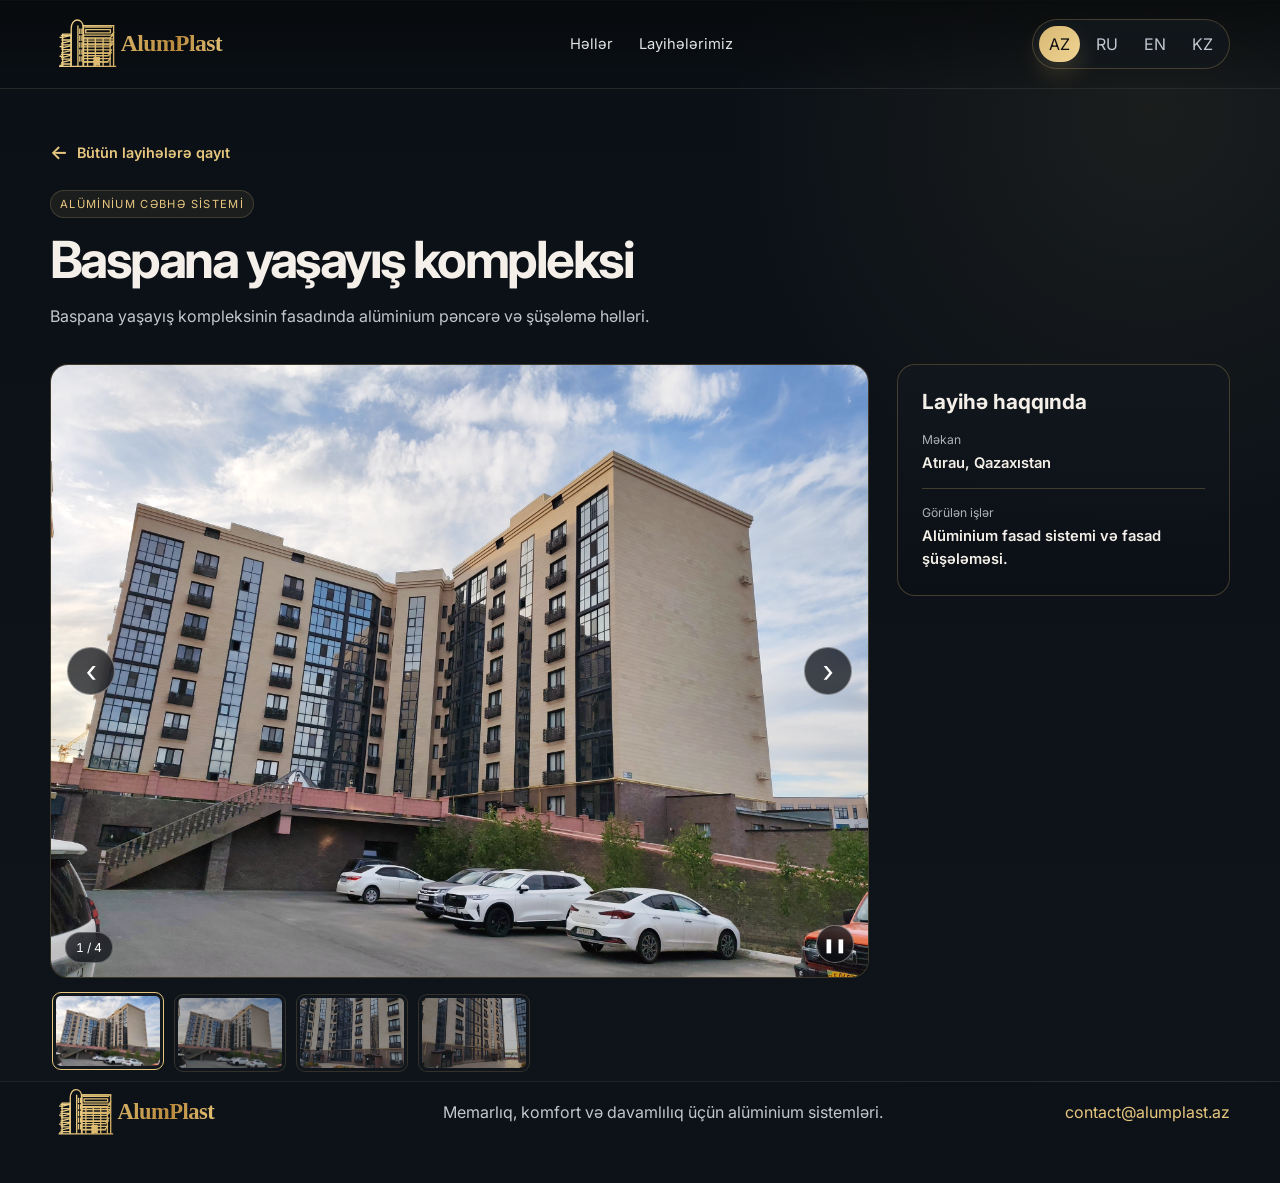
==== project-baspana.html @ 46baf106 "Layihelerimiz" ====
<!DOCTYPE html>
<html lang="az"><head>
    <meta charset="UTF-8" />
    <meta name="viewport" content="width=device-width, initial-scale=1.0" />
    <meta name="description" content="Baspana yaşayış kompleksi: alüminium pəncərə və fasad şüşələmə həlləri. Atırau, Qazaxıstan." />
    <meta property="og:title" content="Alumplast | Baspana yaşayış kompleksi" />
    <meta property="og:description" content="Baspana yaşayış kompleksi: alüminium pəncərə və fasad şüşələmə həlləri. Atırau, Qazaxıstan." />
    <meta property="og:type" content="website" />
    <meta property="og:locale" content="az_AZ" />
    <title>Alumplast | Baspana yaşayış kompleksi</title>
    <link rel="preconnect" href="https://fonts.googleapis.com" />
    <link rel="preconnect" href="https://fonts.gstatic.com" crossorigin />
    <link rel="preload" as="style" href="https://fonts.googleapis.com/css2?family=Inter:wght@400;500;600;700;800;900&display=swap" onload="this.onload=null;this.rel='stylesheet'" />
    <noscript><link href="https://fonts.googleapis.com/css2?family=Inter:wght@400;500;600;700;800;900&display=swap" rel="stylesheet" /></noscript>
    <link rel="stylesheet" href="styles.css?v=4" />
  </head><body data-project-id="9"><div class="site-shell"><header class="topbar container"><a class="brand" href="index.html" aria-label="Alumplast"><img src="assets/logo.svg" alt="Alumplast" /></a><nav class="main-nav" aria-label="&#399;sas menyu" data-i18n-aria-label="nav.label"><a href="index.html#solutions" class="nav-link" data-i18n="nav.solutions">Həllər</a><a href="projects.html" class="nav-link" data-i18n="nav.projects">Layihələrimiz</a></nav><div class="actions"><div class="lang-switcher" aria-label="Language switcher"><button class="lang-btn active" data-lang="az" aria-label="Azerbaijani">AZ</button><button class="lang-btn" data-lang="ru" aria-label="Russian">RU</button><button class="lang-btn" data-lang="en" aria-label="English">EN</button><button class="lang-btn" data-lang="kk" aria-label="Kazakh">KZ</button></div></div></header><main class="section projects-section project-detail-section"><div class="container"><a class="project-back-link" href="projects.html"><span aria-hidden="true">&#8592;</span> <span data-i18n="projects.backAll">Bütün layihələrə qayıt</span></a><div class="project-detail-heading"><p class="project-tag" data-i18n="projects.tagFacade">Alüminium cəbhə sistemi</p><h1 data-i18n="projects.name9">Baspana yaşayış kompleksi</h1><p class="project-detail-summary" data-i18n="projects.detail9">Baspana yaşayış kompleksinin fasadında alüminium pəncərə və şüşələmə həlləri.</p></div><div class="project-detail-layout"><section class="project-gallery" aria-labelledby="project-gallery-title"><h2 id="project-gallery-title" class="visually-hidden" data-i18n="projects.gallery">Layihənin şəkilləri</h2><figure class="project-gallery-item"><img src="assets/projects/baspana-atyrau-1.webp?v=6" data-thumbnail-src="assets/projects/thumbs/baspana-atyrau-1-thumb.webp?v=6" alt="Baspana yaşayış kompleksi" data-i18n-alt="projects.alt9" fetchpriority="high" decoding="async" /></figure>
<figure class="project-gallery-item"><img src="assets/projects/baspana-atyrau-2.webp?v=6" data-thumbnail-src="assets/projects/thumbs/baspana-atyrau-2-thumb.webp?v=6" alt="Baspana yaşayış kompleksi" data-i18n-alt="projects.alt9" loading="lazy" decoding="async" /></figure>
<figure class="project-gallery-item"><img src="assets/projects/baspana-atyrau-3.webp?v=6" data-thumbnail-src="assets/projects/thumbs/baspana-atyrau-3-thumb.webp?v=6" alt="Baspana yaşayış kompleksi" data-i18n-alt="projects.alt9" loading="lazy" decoding="async" /></figure>
<figure class="project-gallery-item"><img src="assets/projects/baspana-atyrau-4.webp?v=6" data-thumbnail-src="assets/projects/thumbs/baspana-atyrau-4-thumb.webp?v=6" alt="Baspana yaşayış kompleksi" data-i18n-alt="projects.alt9" loading="lazy" decoding="async" /></figure></section><aside class="project-facts-panel"><h2 data-i18n="projects.projectFacts">Layihə haqqında</h2><dl class="project-facts"><div><dt data-i18n="projects.location">Məkan</dt><dd data-i18n="projects.locationAtyrau">Atırau, Qazaxıstan</dd></div><div><dt data-i18n="projects.workScope">Görülən işlər</dt><dd data-i18n="projects.scopeFacade">Alüminium fasad sistemi və fasad şüşələməsi.</dd></div></dl></aside></div></div></main><footer class="site-footer container"><a class="footer-brand" href="index.html"><img src="assets/logo.svg" alt="Alumplast" /></a><p data-i18n="footer.text">Memarl&#305;q, komfort v&#601; davaml&#305;l&#305;q &#252;&#231;&#252;n al&#252;minium sisteml&#601;ri.</p><a class="footer-mail" href="mailto:contact@alumplast.az">contact@alumplast.az</a></footer></div><script src="script.js?v=6"></script></body></html>
---- styles.css ----
:root {
  --bg: #070b10;
  --bg-strong: #0b1016;
  --bg-soft: #0f141b;
  --panel: rgba(18, 24, 30, 0.9);
  --surface: rgba(21, 27, 32, 0.88);
  --surface-strong: rgba(28, 35, 42, 0.94);
  --line: rgba(214, 180, 110, 0.26);
  --gold: #d7b773;
  --gold-strong: #e7c77f;
  --gold-soft: rgba(215, 183, 115, 0.14);
  --text: #f4efe8;
  --muted: #c1c7d0;
  --shadow: rgba(0, 0, 0, 0.45);
  --content-width: 1180px;
}

* { box-sizing: border-box; }
html { scroll-behavior: smooth; }
body {
  margin: 0;
  background:
    radial-gradient(circle at top left, rgba(215, 183, 115, 0.08), transparent 28%),
    radial-gradient(circle at right center, rgba(215, 183, 115, 0.08), transparent 25%),
    linear-gradient(180deg, #090d11 0%, #0d1218 100%);
  color: var(--text);
  font-family: "Inter", sans-serif;
}
img { display: block; max-width: 100%; }
a { text-decoration: none; color: inherit; }
button { font: inherit; }
.container {
  width: min(var(--content-width), calc(100% - 32px));
  margin: 0 auto;
}
.site-shell {
  min-height: 100vh;
}

.topbar {
  position: fixed;
  top: 0;
  left: 0;
  z-index: 50;
  display: flex;
  align-items: center;
  justify-content: space-between;
  gap: 22px;
  width: 100%;
  max-width: none;
  min-height: 84px;
  margin: 0;
  padding: 12px max(24px, calc((100% - var(--content-width)) / 2));
  background: linear-gradient(180deg, rgba(7, 9, 10, 0.78), rgba(7, 9, 10, 0.1));
  border-bottom: 1px solid rgba(255, 255, 255, 0.12);
  transition: background 180ms ease, box-shadow 180ms ease, backdrop-filter 180ms ease;
}
.topbar.is-scrolled {
  background: rgba(7, 9, 10, 0.94);
  backdrop-filter: blur(16px);
  box-shadow: 0 8px 24px rgba(0, 0, 0, 0.28);
}

.brand {
  display: inline-flex;
  align-items: center;
  min-width: 0;
}
.brand img {
  width: 220px;
  height: auto;
}

.main-nav {
  display: flex;
  align-items: center;
  justify-content: center;
  flex: 1;
  gap: 26px;
  color: rgba(255, 255, 255, 0.88);
  font-size: 0.92rem;
}
.nav-link {
  position: relative;
  padding: 6px 0;
  transition: color 180ms ease;
}
.nav-link::after {
  content: "";
  position: absolute;
  left: 0;
  bottom: -8px;
  width: 100%;
  height: 2px;
  background: linear-gradient(90deg, transparent, var(--gold), transparent);
  transform: scaleX(0);
  transform-origin: center;
  transition: transform 180ms ease;
}
.nav-link:hover,
.nav-link:focus-visible { color: var(--text); }
.nav-link:hover::after,
.nav-link:focus-visible::after { transform: scaleX(1); }

.actions {
  display: flex;
  align-items: center;
  gap: 16px;
}
.lang-switcher {
  display: inline-flex;
  align-items: center;
  gap: 6px;
  padding: 6px;
  border-radius: 999px;
  border: 1px solid var(--line);
  background: rgba(19, 24, 29, 0.8);
}
.lang-btn {
  cursor: pointer;
  border: 0;
  background: transparent;
  color: var(--muted);
  padding: 8px 10px;
  border-radius: 999px;
  transition: all 180ms ease;
}
.lang-btn.active {
  background: linear-gradient(135deg, var(--gold) 0%, #f1d594 100%);
  color: #111111;
  box-shadow: 0 12px 24px rgba(215, 183, 115, 0.2);
}
.lang-btn:hover,
.lang-btn:focus-visible { color: var(--text); }

.button {
  display: inline-flex;
  align-items: center;
  justify-content: center;
  min-height: 48px;
  padding: 0 20px;
  border-radius: 10px;
  border: 1px solid transparent;
  font-weight: 650;
  transition: transform 180ms ease, box-shadow 180ms ease, border-color 180ms ease, background 180ms ease;
}
.button:hover,
.button:focus-visible {
  transform: translateY(-1px);
}
.button-primary {
  background: linear-gradient(135deg, var(--gold) 0%, #f2d897 100%);
  color: #111111;
  box-shadow: 0 10px 26px rgba(215, 183, 115, 0.18);
}
.button-secondary {
  background: rgba(11, 14, 15, 0.4);
  border-color: rgba(255, 255, 255, 0.45);
  color: var(--text);
}
.button-tertiary {
  background: #25d366;
  border-color: #25d366;
  color: #ffffff;
}
.whatsapp-button {
  gap: 9px;
  box-shadow: 0 8px 22px rgba(37, 211, 102, 0.2);
}
.whatsapp-icon {
  width: 20px;
  height: 20px;
  flex: 0 0 auto;
  fill: currentColor;
}
.button-secondary:hover,
.button-secondary:focus-visible,
.button-tertiary:hover,
.button-tertiary:focus-visible {
  background: rgba(215, 183, 115, 0.16);
  border-color: var(--gold-strong);
}
.button-tertiary:hover,
.button-tertiary:focus-visible {
  background: #1ebe5d;
  border-color: #1ebe5d;
  box-shadow: 0 10px 26px rgba(37, 211, 102, 0.32);
}

.hero {
  position: relative;
  display: flex;
  align-items: center;
  width: 100%;
  max-width: none;
  min-height: min(780px, 100svh);
  margin: 0;
  padding: 150px max(32px, calc((100% - var(--content-width)) / 2)) 210px;
  overflow: hidden;
}
.hero-copy {
  position: relative;
  z-index: 2;
  width: min(760px, 100%);
}
.eyebrow {
  margin: 0 0 16px;
  color: var(--gold);
  text-transform: uppercase;
  letter-spacing: 0.18em;
  font-size: 0.72rem;
  font-weight: 700;
}
.hero-copy h1 {
  margin: 0;
  max-width: 800px;
  font-size: clamp(3rem, 5.4vw, 5.15rem);
  line-height: 1.02;
  letter-spacing: -0.055em;
  font-weight: 800;
}
.lead {
  margin: 18px 0 0;
  max-width: 600px;
  color: rgba(255, 255, 255, 0.88);
  font-size: 1.05rem;
  line-height: 1.65;
}
.hero-actions {
  display: flex;
  flex-wrap: wrap;
  gap: 12px;
  margin-top: 30px;
}
.hero-proof-line {
  display: flex;
  flex-wrap: wrap;
  gap: 10px 20px;
  margin-top: 32px;
  color: rgba(255,255,255,0.9);
  font-size: 0.88rem;
}
.hero-meta {
  display: none;
}
.hero-meta li {
  padding: 18px 18px 14px;
  min-height: 98px;
  border: 1px solid var(--line);
  border-radius: 18px;
  background: linear-gradient(180deg, rgba(20, 25, 31, 0.82), rgba(12, 17, 22, 0.84));
  box-shadow: inset 0 1px 0 rgba(255,255,255,0.04);
}
.hero-meta strong {
  display: block;
  font-size: 1.6rem;
  line-height: 1.15;
}
.hero-meta span {
  display: block;
  margin-top: 8px;
  color: var(--muted);
  font-size: 0.8rem;
}

.hero-visual {
  position: absolute;
  z-index: 0;
  inset: 0;
  min-height: 0;
}
.hero-badge {
  position: absolute;
  right: max(7%, calc((100% - var(--content-width)) / 2));
  top: 17%;
  z-index: 3;
  display: grid;
  place-content: center;
  width: 132px;
  height: 132px;
  padding: 16px;
  border: 1px solid rgba(231, 199, 127, 0.85);
  border-radius: 50%;
  background: rgba(13, 17, 19, 0.72);
  color: #f1d38e;
  font-weight: 600;
  letter-spacing: 0.08em;
  font-size: 0.68rem;
  line-height: 1.5;
  text-align: center;
  text-transform: uppercase;
}
.visual-frame {
  position: relative;
  width: 100%;
  height: 100%;
  border: 0;
  border-radius: 0;
  background:
    linear-gradient(90deg, rgba(5, 8, 9, 0.82) 0%, rgba(5, 8, 9, 0.62) 38%, rgba(5, 8, 9, 0.26) 100%),
    linear-gradient(0deg, rgba(5, 8, 9, 0.58) 0%, transparent 42%),
    url("assets/hero-glazing.webp?v=5") center 54% / cover;
  overflow: hidden;
  box-shadow: none;
}
.visual-window,
.visual-rail,
.visual-glow { display: none; }
.visual-window {
  position: absolute;
  bottom: 25%;
  width: 19%;
  height: 32%;
  border: 2px solid rgba(215, 183, 115, 0.8);
  background: linear-gradient(180deg, rgba(38, 45, 52, 0.82), rgba(13, 17, 22, 0.94));
  box-shadow: inset 0 0 0 1px rgba(215, 183, 115, 0.18);
}
.window-1 { left: 12%; }
.window-2 { left: 34%; }
.window-3 { left: 56%; }
.window-4 { left: 78%; }
.visual-window::before,
.visual-window::after {
  content: "";
  position: absolute;
  inset: 0;
  background: linear-gradient(90deg, transparent 48%, rgba(215, 183, 115, 0.88) 48%, rgba(215, 183, 115, 0.88) 52%, transparent 52%);
}
.visual-window::after {
  background: linear-gradient(180deg, transparent 48%, rgba(215, 183, 115, 0.88) 48%, rgba(215, 183, 115, 0.88) 52%, transparent 52%);
}
.visual-rail {
  position: absolute;
  width: 7%;
  height: 54%;
  bottom: 10%;
  border: 2px solid rgba(215, 183, 115, 0.7);
  background: rgba(29, 35, 41, 0.6);
}
.rail-left { left: 8%; }
.rail-right { right: 8%; }
.visual-glow {
  position: absolute;
  inset: auto 0 0 0;
  height: 36%;
  background: linear-gradient(180deg, rgba(7, 11, 16, 0), rgba(215, 183, 115, 0.12), rgba(7, 11, 16, 0.7));
}

.floating-card {
  position: absolute;
  display: flex;
  flex-direction: column;
  gap: 6px;
  padding: 16px 18px;
  border: 1px solid var(--line);
  border-radius: 18px;
  background: rgba(17, 22, 27, 0.82);
  box-shadow: 0 18px 36px rgba(0, 0, 0, 0.24);
}
.floating-card { display: none; }
.card-one {
  left: 0;
  bottom: 20%;
}
.card-two {
  right: 2%;
  top: 16%;
}
.card-label {
  font-size: 0.7rem;
  letter-spacing: 0.12em;
  text-transform: uppercase;
  color: var(--muted);
}
.floating-card strong {
  font-size: 1.08rem;
}

.stats {
  position: relative;
  z-index: 4;
  display: grid;
  grid-template-columns: repeat(3, minmax(180px, 1fr));
  gap: 30px;
  margin-top: -150px;
  margin-bottom: 0;
  padding-top: 26px;
  padding-bottom: 24px;
  border-top: 1px solid rgba(231, 199, 127, 0.48);
}
.stat-block {
  padding: 8px 0;
  background: transparent;
  border: 0;
  border-radius: 0;
}
.stat-kicker {
  display: block;
  margin-bottom: 9px;
  color: #f0d38b;
  font-size: 0.72rem;
  letter-spacing: 0.12em;
  text-transform: uppercase;
}
.stat-block strong {
  display: block;
  font-size: clamp(1.25rem, 2vw, 1.65rem);
}
.stat-block p {
  margin: 9px 0 0;
  color: var(--muted);
  line-height: 1.55;
  font-size: 0.91rem;
}

.brand-strip {
  padding: 35px 0 44px;
  border-bottom: 1px solid rgba(215, 183, 115, 0.18);
}
.brand-strip-label {
  margin: 0 0 24px;
  color: var(--muted);
  text-align: center;
  text-transform: uppercase;
  letter-spacing: 0.18em;
  font-size: 0.7rem;
  font-weight: 700;
}
.brand-strip-list {
  overflow: hidden;
}
.brand-strip-track {
  display: flex;
  width: max-content;
  animation: brand-marquee 42s linear infinite;
  will-change: transform;
}
.brand-strip-group {
  display: flex;
  flex: 0 0 auto;
  align-items: center;
  gap: clamp(28px, 4vw, 56px);
  padding-right: clamp(28px, 4vw, 56px);
}
.brand-strip-list:hover .brand-strip-track,
.brand-strip-list:focus-within .brand-strip-track {
  animation-play-state: paused;
}
.brand-wordmark {
  flex: 0 0 auto;
  color: rgba(225, 220, 207, 0.66);
  font-weight: 800;
  letter-spacing: -0.04em;
  filter: grayscale(1);
}
.brand-logo {
  display: flex;
  flex: 0 0 auto;
  align-items: center;
  justify-content: center;
  width: 126px;
  height: 48px;
  padding: 6px 10px;
  border: 1px solid rgba(255, 255, 255, 0.12);
  border-radius: 4px;
  background: rgba(255, 255, 255, 0.94);
}
.brand-logo img {
  display: block;
  max-width: 100%;
  max-height: 100%;
  object-fit: contain;
}
@keyframes brand-marquee {
  to { transform: translateX(-50%); }
}
.brand-profilati { font-size: 0.86rem; letter-spacing: 0.1em; }
}

.section {
  padding: 86px 0;
}
.section-alt {
  background: #fff;
  color: #252a28;
  border-top: 1px solid #eceeec;
  border-bottom: 1px solid #eceeec;
}
.section-alt .eyebrow {
  color: #4c8066;
}
.section-alt .text-link {
  color: #426f56;
}
.section-alt .feature-card {
  border-color: #e4e8e5;
  background: #fff;
}
.section-alt .feature-card h3 {
  color: #252a28;
}
.section-alt .feature-card p {
  color: #68716c;
}
.section-heading {
  margin-bottom: 30px;
}
.section-heading h2 {
  margin: 0;
  font-size: clamp(2.1rem, 3.6vw, 3.2rem);
  line-height: 1.08;
  letter-spacing: -0.05em;
}
.heading-inline {
  display: flex;
  align-items: end;
  justify-content: space-between;
  gap: 20px;
}
.text-link {
  color: var(--gold-strong);
  font-weight: 600;
}

.about-grid {
  display: grid;
  grid-template-columns: 1.12fr 0.88fr;
  gap: 28px;
}
.about-copy {
  display: grid;
  gap: 18px;
}
.about-copy p,
.about-panel p,
.timeline-item p,
.feature-card p,
.project-body p {
  color: var(--muted);
  line-height: 1.8;
}
.about-panel {
  display: grid;
  gap: 18px;
  padding: 22px;
  border-radius: 24px;
  border: 1px solid var(--line);
  background: linear-gradient(180deg, rgba(18, 23, 29, 0.9), rgba(12, 17, 22, 0.9));
}
.panel-item {
  display: grid;
  grid-template-columns: 62px 1fr;
  gap: 16px;
}
.panel-number {
  display: inline-flex;
  align-items: center;
  justify-content: center;
  width: 52px;
  height: 52px;
  border-radius: 14px;
  background: rgba(215, 183, 115, 0.12);
  color: var(--gold-strong);
  font-weight: 700;
}
.panel-item h3,
.timeline-item h3,
.feature-card h3,
.project-body h3 {
  margin: 0 0 8px;
  font-size: 1.22rem;
}

.card-grid {
  display: grid;
  grid-template-columns: repeat(3, minmax(220px, 1fr));
  gap: 22px;
}
.feature-card {
  overflow: hidden;
  border: 1px solid var(--line);
  border-radius: 18px;
  background: linear-gradient(180deg, rgba(18, 24, 30, 0.9), rgba(12, 17, 22, 0.9));
  transition: transform 180ms ease, border-color 180ms ease, box-shadow 180ms ease;
}
.feature-card:hover {
  transform: translateY(-4px);
  border-color: rgba(215, 183, 115, 0.45);
  box-shadow: 0 18px 30px rgba(0, 0, 0, 0.2);
}
.catalog-visual {
  position: relative;
  aspect-ratio: 1.72;
  overflow: hidden;
}
.catalog-visual img {
  width: 100%;
  height: 100%;
  object-fit: cover;
  transition: transform 500ms ease;
}
.catalog-visual::after {
  content: "";
  position: absolute;
  inset: 45% 0 0;
  pointer-events: none;
  background: linear-gradient(180deg, transparent, rgba(7, 11, 16, 0.26));
}
.feature-card:hover .catalog-visual img {
  transform: scale(1.055);
}
.feature-card-body {
  padding: 20px 22px 23px;
}
.feature-card-body h3 {
  margin: 0 0 8px;
  font-size: 1.14rem;
  line-height: 1.3;
}
.feature-card-body p {
  margin: 0;
  color: var(--muted);
  line-height: 1.65;
  font-size: 0.92rem;
}


.timeline {
  display: grid;
  grid-template-columns: repeat(3, minmax(220px, 1fr));
  gap: 22px;
}
.timeline-item {
  display: flex;
  gap: 16px;
  padding: 22px 20px;
  border-radius: 22px;
  border: 1px solid var(--line);
  background: linear-gradient(180deg, rgba(18, 23, 28, 0.82), rgba(12, 17, 22, 0.82));
}
.timeline-step {
  display: inline-flex;
  align-items: center;
  justify-content: center;
  width: 52px;
  height: 52px;
  border-radius: 50%;
  background: linear-gradient(135deg, rgba(215, 183, 115, 0.18), rgba(215, 183, 115, 0.04));
  color: var(--gold-strong);
  font-weight: 700;
}

.projects-section {
  color: var(--text);
  background:
    radial-gradient(circle at 90% 10%, rgba(215, 183, 115, 0.08), transparent 28%),
    linear-gradient(180deg, #0b1016 0%, #0e141a 100%);
  border-top: 1px solid rgba(255, 255, 255, 0.08);
  border-bottom: 1px solid rgba(255, 255, 255, 0.08);
  scroll-margin-top: 96px;
}
.projects-heading {
  max-width: 820px;
  margin-bottom: 34px;
}
.projects-heading h2 {
  max-width: 760px;
}
.projects-intro {
  max-width: 720px;
  margin: 16px 0 0;
  color: var(--muted);
  line-height: 1.75;
}
.project-grid {
  display: grid;
  grid-template-columns: repeat(3, minmax(0, 1fr));
  gap: 22px;
}
.project-card {
  display: flex;
  min-width: 0;
  flex-direction: column;
  overflow: hidden;
  border-radius: 18px;
  border: 1px solid var(--line);
  background: linear-gradient(180deg, rgba(18, 23, 29, 0.9), rgba(12, 17, 22, 0.9));
  transition: transform 180ms ease, border-color 180ms ease, box-shadow 180ms ease;
}
.project-card-link {
  display: flex;
  min-width: 0;
  flex: 1;
  flex-direction: column;
  color: inherit;
}
.project-card-link:focus-visible,
.project-back-link:focus-visible {
  outline: 2px solid var(--gold-strong);
  outline-offset: 4px;
}
.project-card:hover {
  transform: translateY(-4px);
  border-color: rgba(215, 183, 115, 0.48);
  box-shadow: 0 18px 34px rgba(0, 0, 0, 0.24);
}
.project-visual {
  position: relative;
  aspect-ratio: 1.5;
  border-bottom: 1px solid var(--line);
  overflow: hidden;
  background: #161b20;
}
.project-visual img {
  width: 100%;
  height: 100%;
  object-fit: cover;
  transition: transform 500ms ease;
}
.project-card:hover .project-visual img { transform: scale(1.045); }
.project-body {
  display: flex;
  flex: 1;
  flex-direction: column;
  padding: 20px 22px 22px;
}
.project-tag {
  display: inline-flex;
  align-self: flex-start;
  margin: 0 0 10px;
  padding: 6px 9px;
  border: 1px solid rgba(215, 183, 115, 0.2);
  border-radius: 999px;
  background: rgba(215, 183, 115, 0.08);
  color: var(--gold-strong);
  font-size: 0.7rem;
  letter-spacing: 0.12em;
  text-transform: uppercase;
}
.project-body h3 {
  margin: 0 0 15px;
  color: var(--text);
  font-size: 1.12rem;
  line-height: 1.35;
}
.project-meta {
  display: grid;
  gap: 10px;
  margin: auto 0 0;
  padding: 15px 0 0;
  border-top: 1px solid var(--line);
}
.project-meta div {
  display: grid;
  grid-template-columns: 110px minmax(0, 1fr);
  align-items: baseline;
  gap: 10px;
}
.project-meta dt {
  color: #aab1b9;
  font-size: 0.72rem;
  line-height: 1.4;
}
.project-meta dd {
  margin: 0;
  color: var(--text);
  font-size: 0.84rem;
  font-weight: 600;
  line-height: 1.4;
}
.project-more-wrap {
  display: flex;
  justify-content: center;
  margin-top: 34px;
}
.project-more {
  min-width: 190px;
  justify-content: center;
}
.projects-page {
  min-height: calc(100vh - 160px);
  padding-top: 150px;
}
.projects-page-heading h1,
.project-detail-heading h1 {
  max-width: 820px;
  margin: 0;
  color: var(--text);
  font-size: clamp(2.2rem, 4vw, 3.4rem);
  line-height: 1.08;
  letter-spacing: -0.05em;
}
.project-detail-section {
  min-height: calc(100vh - 160px);
  padding-top: 142px;
}
.project-back-link {
  display: inline-flex;
  align-items: center;
  gap: 9px;
  margin-bottom: 28px;
  color: var(--gold-strong);
  font-size: 0.9rem;
  font-weight: 600;
}
.project-back-link span:first-child {
  font-size: 1.2rem;
  line-height: 1;
}
.project-detail-heading {
  max-width: 840px;
  margin-bottom: 34px;
}
.project-detail-heading .project-tag {
  margin-bottom: 14px;
}
.project-detail-summary {
  max-width: 700px;
  margin: 14px 0 0;
  color: var(--muted);
  font-size: 1rem;
  line-height: 1.75;
}
.project-detail-layout {
  display: grid;
  grid-template-columns: minmax(0, 1.6fr) minmax(250px, 0.65fr);
  align-items: start;
  gap: 28px;
}
.project-gallery {
  display: block;
  min-width: 0;
}
.project-carousel {
  min-width: 0;
}
.project-carousel [hidden] {
  display: none;
}
.project-carousel-stage {
  position: relative;
  display: flex;
  min-height: clamp(250px, 40vw, 570px);
  align-items: center;
  justify-content: center;
  overflow: hidden;
  border: 1px solid var(--line);
  border-radius: 18px;
  background: #090d12;
}
.project-carousel-main {
  display: block;
  width: 100%;
  max-height: min(72vh, 680px);
  object-fit: contain;
}
.project-carousel-arrow,
.project-carousel-toggle {
  position: absolute;
  z-index: 2;
  display: grid;
  place-items: center;
  padding: 0;
  border: 1px solid rgba(255, 255, 255, 0.38);
  border-radius: 50%;
  background: rgba(7, 11, 16, 0.72);
  color: #fff;
  cursor: pointer;
  backdrop-filter: blur(8px);
  transition: background 160ms ease, border-color 160ms ease, transform 160ms ease;
}
.project-carousel-arrow {
  top: 50%;
  width: 48px;
  height: 48px;
  font-size: 2rem;
  line-height: 1;
  transform: translateY(-50%);
}
.project-carousel-previous { left: 16px; }
.project-carousel-next { right: 16px; }
.project-carousel-arrow:hover,
.project-carousel-toggle:hover {
  border-color: var(--gold-strong);
  background: rgba(7, 11, 16, 0.94);
}
.project-carousel-arrow:focus-visible,
.project-carousel-toggle:focus-visible,
.project-carousel-thumbnail:focus-visible {
  outline: 2px solid var(--gold-strong);
  outline-offset: 3px;
}
.project-carousel-counter {
  position: absolute;
  bottom: 14px;
  left: 14px;
  z-index: 2;
  padding: 7px 10px;
  border: 1px solid rgba(255, 255, 255, 0.28);
  border-radius: 999px;
  background: rgba(7, 11, 16, 0.72);
  color: #fff;
  font-size: 0.76rem;
  font-variant-numeric: tabular-nums;
  backdrop-filter: blur(8px);
}
.project-carousel-toggle {
  right: 14px;
  bottom: 14px;
  width: 38px;
  height: 38px;
  font-size: 0.88rem;
}
.project-carousel-thumbnails {
  display: flex;
  gap: 10px;
  margin-top: 14px;
  padding: 2px 2px 9px;
  overflow-x: auto;
  overscroll-behavior-x: contain;
  scrollbar-width: thin;
  scrollbar-color: rgba(215, 183, 115, 0.65) rgba(255, 255, 255, 0.08);
  scroll-snap-type: x mandatory;
}
.project-carousel-thumbnail {
  flex: 0 0 clamp(82px, 11vw, 112px);
  aspect-ratio: 1.45;
  padding: 3px;
  overflow: hidden;
  border: 1px solid var(--line);
  border-radius: 9px;
  background: #11171d;
  opacity: 0.68;
  cursor: pointer;
  scroll-snap-align: start;
  transition: border-color 160ms ease, opacity 160ms ease, transform 160ms ease;
}
.project-carousel-thumbnail img {
  display: block;
  width: 100%;
  height: 100%;
  border-radius: 5px;
  object-fit: cover;
}
.project-carousel-thumbnail:hover,
.project-carousel-thumbnail.is-active {
  border-color: var(--gold-strong);
  opacity: 1;
}
.project-carousel-thumbnail.is-active {
  transform: translateY(-2px);
}
.project-gallery-item {
  min-width: 0;
  margin: 0;
  overflow: hidden;
  border: 1px solid var(--line);
  border-radius: 14px;
  background: #11171d;
}
.project-gallery-item:first-of-type {
  grid-column: 1 / -1;
}
.project-gallery-item img {
  display: block;
  width: 100%;
  height: auto;
}
.project-facts-panel {
  position: sticky;
  top: 116px;
  padding: 24px;
  border: 1px solid var(--line);
  border-radius: 18px;
  background: linear-gradient(180deg, rgba(18, 23, 29, 0.95), rgba(12, 17, 22, 0.95));
}
.project-facts-panel h2 {
  margin: 0 0 18px;
  color: var(--text);
  font-size: 1.3rem;
}
.project-facts {
  display: grid;
  gap: 16px;
  margin: 0;
}
.project-facts div {
  display: grid;
  gap: 5px;
  padding-bottom: 14px;
  border-bottom: 1px solid var(--line);
}
.project-facts div:last-child {
  padding-bottom: 0;
  border-bottom: 0;
}
.project-facts dt {
  color: #aab1b9;
  font-size: 0.76rem;
}
.project-facts dd {
  margin: 0;
  color: var(--text);
  font-size: 0.92rem;
  font-weight: 600;
  line-height: 1.55;
}
.visually-hidden {
  position: absolute;
  width: 1px;
  height: 1px;
  padding: 0;
  margin: -1px;
  overflow: hidden;
  clip: rect(0, 0, 0, 0);
  white-space: nowrap;
  border: 0;
}

.cta-section {
  padding-bottom: 110px;
}
.cta-panel {
  display: flex;
  align-items: center;
  justify-content: space-between;
  gap: 18px;
  padding: 28px 32px;
  border: 1px solid var(--line);
  border-radius: 28px;
  background: linear-gradient(135deg, rgba(18, 23, 29, 0.9), rgba(12, 17, 22, 0.92));
}
.cta-panel h2 {
  margin: 0;
  font-size: clamp(2rem, 3vw, 2.8rem);
  letter-spacing: -0.05em;
}

.site-footer {
  display: flex;
  align-items: center;
  justify-content: space-between;
  gap: 18px;
  padding: 0 0 40px;
  color: var(--muted);
}
.footer-brand img {
  width: 210px;
}
.footer-mail {
  color: var(--gold-strong);
}

.finish-section {
  background: #fff;
  color: #252a28;
  border-top: 1px solid #eceeec;
  scroll-margin-top: 96px;
}
.finish-section .eyebrow {
  color: #4c8066;
}
.finish-section .section-heading {
  margin-bottom: 38px;
}
.finish-section .section-heading h2 {
  max-width: 760px;
  color: #252a28;
}
.finish-step-tabs {
  display: flex;
  align-items: center;
  gap: 20px;
  margin: 0 0 26px;
  padding: 0 0 14px;
  border-bottom: 1px solid #eceeec;
}
.finish-step-list {
  display: flex;
  flex: 1;
  align-items: center;
  justify-content: space-around;
  gap: clamp(14px, 3vw, 48px);
}
.finish-step-tab {
  min-height: 42px;
  padding: 0 18px;
  border: 1px solid transparent;
  background: transparent;
  color: #555b57;
  font: inherit;
  white-space: nowrap;
  cursor: pointer;
  transition: color 160ms ease, border-color 160ms ease, background 160ms ease;
}
.finish-step-tab:hover {
  color: #4c8066;
}
.finish-step-tab.is-active {
  border-color: var(--gold);
  background: linear-gradient(135deg, var(--gold) 0%, #f1d594 100%);
  color: #171717;
}
.finish-step-arrow {
  display: grid;
  flex: 0 0 42px;
  width: 42px;
  height: 42px;
  place-items: center;
  border: 1px solid #dfe2df;
  background: #fff;
  color: #717874;
  font-size: 1.5rem;
  line-height: 1;
  cursor: pointer;
}
.finish-step-arrow:hover {
  border-color: #4c8066;
  color: #4c8066;
}
.finish-configurator {
  --finish-accent: #4b8065;
  display: grid;
  grid-template-columns: minmax(270px, 0.82fr) minmax(0, 1.18fr);
  grid-template-areas: "controls preview";
  column-gap: clamp(28px, 4vw, 52px);
  align-items: start;
}
.finish-controls {
  grid-area: controls;
  min-width: 0;
}
.finish-color-panel[hidden] {
  display: none;
}
.finish-material-color-set[hidden] {
  display: none;
}
.finish-material-options {
  display: flex;
  flex-wrap: wrap;
  gap: 10px;
  margin: 0 0 16px;
}
.finish-material-option {
  min-height: 38px;
  padding: 0 17px;
  border: 1px solid #dfe2df;
  background: #fff;
  color: #606762;
  font: inherit;
  cursor: pointer;
  transition: color 160ms ease, border-color 160ms ease, background 160ms ease;
}
.finish-material-option:hover {
  border-color: var(--gold);
}
.finish-material-option.is-active {
  border-color: var(--gold);
  background: linear-gradient(135deg, var(--gold) 0%, #f1d594 100%);
  color: #171717;
}
.finish-material-option.is-active:hover {
  border-color: var(--gold);
}
.finish-color-description {
  margin: 0 0 18px;
  color: #6c736f;
  line-height: 1.6;
}
.finish-color-options {
  display: grid;
  grid-template-columns: repeat(5, minmax(0, 1fr));
  gap: 4px;
}
.finish-color-option {
  position: relative;
  display: flex;
  flex-direction: column;
  align-items: center;
  min-width: 0;
  min-height: 104px;
  padding: 0 4px 6px;
  border: 0;
  background: transparent;
  color: rgba(65, 65, 65, 0.58);
  text-align: center;
  cursor: pointer;
  transition: color 160ms ease;
}
.finish-color-option:hover,
.finish-color-option.is-active {
  color: #252a28;
}
.finish-color-media {
  position: relative;
  display: flex;
  width: 100%;
  height: 62px;
  align-items: flex-start;
  justify-content: center;
  padding-bottom: 20px;
  border-bottom: 2px solid #f5f5f5;
}
.finish-color-media::after {
  position: absolute;
  right: 0;
  bottom: -3px;
  left: 0;
  width: 70px;
  height: 3px;
  margin: auto;
  background: #4caa3b;
  content: "";
  opacity: 0;
  transition: opacity 160ms ease;
}
.finish-color-option.is-active .finish-color-media::after {
  opacity: 1;
}
.finish-color-swatch {
  display: block;
  width: 40px;
  height: 40px;
  border: 1px solid rgba(0, 0, 0, 0.12);
  background: var(--profile-color);
}
.finish-color-option[data-profile-color="black"] .finish-color-swatch {
  --profile-color: #252525;
}
.finish-color-option[data-profile-color="grey"] .finish-color-swatch {
  --profile-color: #a5a6a4;
}
.finish-color-option[data-profile-color="brown"] .finish-color-swatch {
  --profile-color: #624538;
}
.finish-color-option[data-profile-color="anthracite"] .finish-color-swatch {
  --profile-color: #454b4b;
}
.finish-color-option[data-profile-color="white"] .finish-color-swatch {
  --profile-color: #f4f3ee;
}
.finish-color-option[data-profile-color="mahogany"] .finish-color-swatch {
  --profile-color: #55291f;
}
.finish-color-option[data-profile-color="whiteOak"] .finish-color-swatch {
  --profile-color: #c7beaa;
}
.finish-color-option[data-profile-color="walnut"] .finish-color-swatch {
  --profile-color: #563a29;
}
.finish-color-option[data-profile-color="goldenOak"] .finish-color-swatch {
  --profile-color: #b77b2d;
}
.finish-color-name {
  margin-top: 16px;
  font-size: 0.82rem;
  font-weight: 500;
  line-height: 1.35;
}
.finish-color-facts {
  margin-top: 22px;
  color: #414141;
}
.finish-color-fact {
  display: flex;
  min-height: 78px;
  flex-direction: column;
  justify-content: center;
  margin-bottom: 8px;
}
.finish-color-fact strong {
  font-size: clamp(2rem, 3vw, 2.6rem);
  font-weight: 500;
  line-height: 1.1;
}
.finish-color-fact span,
.finish-color-facts > p {
  font-size: 0.88rem;
  line-height: 1.5;
}
.finish-color-facts > p {
  max-width: 480px;
}
.finish-coating-preview {
  position: relative;
  display: grid;
  grid-area: auto;
  width: min(100%, 620px);
  height: auto;
  min-height: 0;
  aspect-ratio: 1232 / 768;
  place-items: center;
  justify-self: center;
  overflow: hidden;
}
.finish-coating-preview[hidden] {
  display: none;
}
.finish-coating-preview img {
  position: absolute;
  inset: 0;
  display: block;
  width: 100%;
  height: 100%;
  object-fit: cover;
}
.finish-swatch-options {
  grid-template-columns: repeat(4, minmax(0, 1fr));
  row-gap: 18px;
}
.finish-swatch-option {
  display: flex;
  min-width: 0;
  flex-direction: column;
  align-items: center;
  gap: 10px;
  padding: 0 6px 8px;
  border: 0;
  border-bottom: 2px solid transparent;
  background: transparent;
  color: #737a75;
  font: inherit;
  font-size: 0.8rem;
  line-height: 1.35;
  text-align: center;
  cursor: pointer;
}
.finish-swatch-option::before {
  width: 40px;
  height: 40px;
  border: 1px solid rgba(0, 0, 0, 0.12);
  background: var(--sample-color);
  content: "";
}
.finish-swatch-option.is-active {
  border-bottom-color: #4caa3b;
  color: #252a28;
}
.finish-decor-options .finish-swatch-option::before {
  background:
    repeating-linear-gradient(7deg, transparent 0 5px, rgba(60, 35, 15, 0.22) 6px, transparent 8px),
    var(--sample-color);
}
.finish-panel h3 {
  margin: 0 0 20px;
  color: #252a28;
  font-size: clamp(1.3rem, 1.9vw, 1.55rem);
  font-weight: 500;
  letter-spacing: -0.03em;
}
.finish-product-tabs {
  display: flex;
  flex-wrap: wrap;
  gap: 10px;
  margin: 0 0 14px;
}
.finish-product-tab {
  min-height: 38px;
  padding: 0 17px;
  border: 1px solid #dfe2df;
  background: #fff;
  color: #606762;
  cursor: pointer;
  transition: color 160ms ease, border-color 160ms ease, background 160ms ease;
}
.finish-product-tab.is-active {
  border-color: var(--gold);
  background: linear-gradient(135deg, var(--gold) 0%, #f1d594 100%);
  color: #171717;
}
.finish-product-tab.is-active:hover {
  border-color: var(--gold);
}
.finish-configurator[data-product-type="doors"] .finish-window-options,
.finish-configurator[data-product-type="windows"] .finish-door-options,
.finish-configurator[data-product-type="partitions"] .finish-window-options,
.finish-configurator[data-product-type="partitions"] .finish-door-options,
.finish-configurator[data-product-type="mosquitoNets"] .finish-window-options,
.finish-configurator[data-product-type="mosquitoNets"] .finish-door-options,
.finish-configurator[data-product-type="mosquitoNets"] .finish-partition-options {
  display: none;
}
.finish-window-options[hidden],
.finish-door-options[hidden],
.finish-partition-options[hidden],
.finish-mosquito-options[hidden] {
  display: none;
}
.finish-door-options {
  display: grid;
  max-width: 320px;
  grid-template-columns: repeat(2, minmax(0, 1fr));
  gap: 22px;
}
.finish-partition-options {
  display: grid;
  max-width: 320px;
  grid-template-columns: repeat(2, minmax(0, 1fr));
  gap: 22px;
}
.finish-mosquito-options {
  display: grid;
  max-width: 320px;
  grid-template-columns: repeat(2, minmax(0, 1fr));
  gap: 22px;
}
.finish-sliding-preview {
  width: min(100%, 620px);
}
.finish-sliding-preview[hidden] {
  display: none;
}
.finish-sliding-visual {
  position: relative;
  width: min(100%, 560px);
  margin: 0 auto;
}
.finish-single-door-preview {
  width: min(100%, 620px);
}
.finish-single-door-preview[hidden] {
  display: none;
}
.finish-single-door-visual {
  position: relative;
  width: min(100%, 560px);
  margin: 0 auto;
  overflow: hidden;
}
.finish-double-door-preview {
  width: min(100%, 620px);
}
.finish-double-door-preview[hidden] {
  display: none;
}
.finish-double-door-visual {
  position: relative;
  width: min(100%, 560px);
  margin: 0 auto;
  overflow: hidden;
}
.finish-automatic-door-preview {
  width: min(100%, 620px);
}
.finish-automatic-door-preview[hidden] {
  display: none;
}
.finish-automatic-door-visual {
  position: relative;
  width: min(100%, 560px);
  margin: 0 auto;
  overflow: hidden;
}
.finish-anti-panic-door-preview {
  width: min(100%, 620px);
}
.finish-anti-panic-door-preview[hidden] {
  display: none;
}
.finish-anti-panic-door-visual {
  position: relative;
  width: min(100%, 560px);
  margin: 0 auto;
  overflow: hidden;
}
.finish-partition-preview {
  width: min(100%, 620px);
}
.finish-partition-preview[hidden] {
  display: none;
}
.finish-partition-visual {
  position: relative;
  width: min(100%, 620px);
  margin: 0 auto;
  overflow: hidden;
}
.finish-configurator[data-product-type="partitions"] .finish-preview {
  min-height: 500px;
  overflow: visible;
}
.finish-configurator[data-product-type="partitions"] .finish-type-photo-stage {
  min-height: inherit;
  overflow: visible;
}
.finish-sliding-visual img,
.finish-single-door-visual img,
.finish-double-door-visual img,
.finish-automatic-door-visual img,
.finish-anti-panic-door-visual img,
.finish-partition-visual img {
  display: block;
  width: 100%;
  max-height: 470px;
  object-fit: contain;
}
.finish-partition-visual img {
  height: 470px;
  max-height: none;
  object-fit: cover;
}
.finish-mosquito-preview {
  width: min(100%, 620px);
  margin: 0 auto;
}
.finish-mosquito-preview[hidden] {
  display: none;
}
.finish-mosquito-preview img {
  display: block;
  width: min(100%, 560px);
  max-height: 560px;
  margin: 0 auto;
  object-fit: contain;
}
.finish-mosquito-accordion-visual {
  position: relative;
  width: min(100%, 560px);
  margin: 0 auto;
}
.finish-mosquito-accordion-visual img {
  width: 100%;
}
.finish-mosquito-accordion-hotspot {
  top: 51%;
  left: 57%;
}
.finish-door-hotspot {
  position: absolute;
  top: 54%;
  left: 29%;
  z-index: 1;
  width: 32px;
  height: 32px;
  padding: 0;
  border: 3px solid #fff;
  border-radius: 50%;
  background: #e0ad36;
  box-shadow: 0 0 0 5px rgb(224 173 54 / 48%), 0 0 18px 8px rgb(224 173 54 / 72%);
  cursor: pointer;
  animation: finish-door-pulse 850ms ease-in-out infinite;
}
.finish-single-door-hotspot {
  top: 51%;
  left: 31%;
}
.finish-double-door-hotspot {
  top: 50%;
  left: 35%;
}
.finish-automatic-door-hotspot {
  top: 51%;
  left: 44%;
}
.finish-anti-panic-door-hotspot {
  top: 59%;
  left: 69%;
}
.finish-partition-hotspot {
  top: 50%;
  left: 56%;
}
.finish-door-hotspot:hover {
  background: #f2c34f;
}
@keyframes finish-door-pulse {
  0%, 100% {
    opacity: 1;
    transform: scale(1);
    box-shadow: 0 0 0 5px rgb(224 173 54 / 58%), 0 0 18px 8px rgb(224 173 54 / 76%);
  }
  50% {
    opacity: 0.72;
    transform: scale(1.22);
    box-shadow: 0 0 0 13px rgb(224 173 54 / 12%), 0 0 30px 14px rgb(224 173 54 / 88%);
  }
}
.finish-window-options {
  display: grid;
  grid-template-columns: repeat(2, minmax(0, 1fr));
  gap: 22px;
}
.finish-window-option {
  position: relative;
  display: flex;
  min-width: 0;
  min-height: 132px;
  flex-direction: column;
  align-items: center;
  justify-content: center;
  gap: 12px;
  padding: 8px 12px 14px;
  border: 0;
  border-bottom: 2px solid transparent;
  background: transparent;
  color: #5f6562;
  cursor: pointer;
  transition: border-color 160ms ease, color 160ms ease;
}
.finish-window-option svg {
  width: 48px;
  height: 66px;
  fill: none;
  stroke: currentColor;
  stroke-width: 1.25;
}
.finish-window-option:nth-child(2) svg {
  width: 66px;
}
.finish-window-option.is-active {
  border-bottom-color: var(--finish-accent);
  color: var(--finish-accent);
}
.finish-window-option span {
  font-size: 0.86rem;
  text-align: center;
}
.finish-preview {
  grid-area: preview;
  display: grid;
  min-width: 0;
  min-height: 500px;
  place-items: center;
  overflow: hidden;
}
.finish-preview[hidden] {
  display: none;
}
.finish-type-photo-stage {
  display: grid;
  width: min(100%, 620px);
  min-height: inherit;
  place-items: center;
  overflow: hidden;
}
.finish-type-photo-stage[hidden] {
  display: none;
}
.finish-type-photo {
  display: none;
  width: min(100%, 560px);
  max-height: 560px;
  object-fit: contain;
}
.finish-type-photo.is-active {
  display: block;
}
.finish-window-visual {
  position: relative;
  width: min(100%, 560px);
  margin: 0 auto;
}
.finish-window-visual[hidden] {
  display: none;
}
.finish-window-visual img.finish-type-photo {
  width: 100%;
  margin: 0;
}
.finish-window-hotspot {
  top: 49%;
  left: 39%;
}
.finish-double-window-hotspot {
  top: 49%;
  left: 32%;
}
.finish-tilt-window-hotspot {
  top: 49%;
  left: 40%;
}
.finish-triple-window-hotspot {
  top: 50%;
  left: 47%;
}
.finish-configurator button:focus-visible {
  outline: 2px solid #4b8065;
  outline-offset: 3px;
}
.finish-configurator button:hover:not(:disabled) {
  border-bottom-color: var(--finish-accent);
}


@media (max-width: 980px) {
  .finish-configurator {
    grid-template-columns: minmax(0, 1fr);
    grid-template-areas: "controls" "preview";
    row-gap: 24px;
  }
  .finish-preview {
    min-height: 380px;
  }
  .finish-coating-preview {
    width: min(100%, 620px);
  }
  .topbar {
    flex-wrap: wrap;
    justify-content: center;
    padding: 12px 24px;
  }
  .main-nav {
    order: 3;
    flex: 0 0 100%;
    width: 100%;
    flex-wrap: wrap;
    gap: 12px 18px;
  }
  .hero,
  .about-grid,
  .timeline {
    grid-template-columns: 1fr;
  }
  .project-grid { grid-template-columns: repeat(2, minmax(0, 1fr)); }
  .project-detail-layout { grid-template-columns: minmax(0, 1fr); }
  .project-facts-panel { position: static; }
  .card-grid {
    grid-template-columns: repeat(2, minmax(0, 1fr));
  }

  .hero {
    min-height: 760px;
    padding: 160px 32px 210px;
  }
  .hero-visual {
    min-height: 0;
  }
  .cta-panel,
  .heading-inline,
  .site-footer {
    flex-direction: column;
    align-items: flex-start;
  }
}

@media (max-width: 640px) {
  .projects-section { scroll-margin-top: 124px; }
  .project-grid { grid-template-columns: 1fr; gap: 18px; }
  .project-body { padding: 18px 18px 20px; }
  .project-meta div { grid-template-columns: 108px minmax(0, 1fr); }
  .projects-page { padding-top: 132px; }
  .project-detail-section { padding-top: 128px; }
  .project-detail-heading { margin-bottom: 26px; }
  .project-gallery { grid-template-columns: 1fr; gap: 12px; }
  .project-gallery-item:first-of-type { grid-column: auto; }
  .project-carousel-stage { min-height: 220px; border-radius: 14px; }
  .project-carousel-main { max-height: 58vh; }
  .project-carousel-arrow { width: 42px; height: 42px; }
  .project-carousel-previous { left: 10px; }
  .project-carousel-next { right: 10px; }
  .project-carousel-thumbnail { flex-basis: 76px; }
  .project-carousel-thumbnails { gap: 8px; margin-top: 11px; }
  .project-facts-panel { padding: 20px; }
  .finish-section {
    padding: 60px 0;
    scroll-margin-top: 120px;
  }
  .finish-section .section-heading {
    margin-bottom: 24px;
  }
  .finish-step-tabs {
    gap: 8px;
    margin-top: 22px;
    padding-bottom: 10px;
  }
  .finish-step-list {
    justify-content: flex-start;
    gap: 22px;
    overflow-x: auto;
    scrollbar-width: thin;
  }
  .finish-step-tab {
    min-height: 40px;
    padding-inline: 12px;
    font-size: 0.85rem;
  }
  .finish-step-arrow {
    flex-basis: 34px;
    width: 34px;
    height: 34px;
  }
  .finish-color-name {
    font-size: 0.72rem;
  }
  .finish-swatch-options {
    grid-template-columns: repeat(3, minmax(0, 1fr));
  }
  .finish-configurator {
    grid-template-columns: minmax(0, 1fr);
    grid-template-areas: "controls" "preview";
    row-gap: 20px;
  }
  .finish-configurator[data-finish-step="polymer"] {
    grid-template-areas: "preview" "controls";
  }
  .finish-preview {
    min-height: 350px;
  }
  .finish-coating-preview {
    width: 100%;
  }
  .finish-color-preview {
    min-height: 350px;
  }
  .finish-configurator[data-product-type="partitions"] .finish-preview {
    min-height: 350px;
  }
  .finish-partition-visual img {
    height: 350px;
  }
  .finish-type-photo-stage {
    width: 100%;
  }
  .finish-type-photo {
    width: min(100%, 360px);
    max-height: 360px;
  }
  .finish-partition-visual img {
    max-height: 520px;
  }
  .finish-panel h3 {
    margin-bottom: 18px;
  }
  .finish-window-options {
    gap: 12px;
  }
  .finish-window-option {
    min-height: 118px;
    padding-inline: 4px;
  }
  .topbar {
    justify-content: space-between;
    gap: 8px 12px;
    padding: 10px 16px;
  }
  .brand img {
    width: 158px;
  }
  .actions {
    justify-content: flex-end;
    width: auto;
    gap: 0;
  }
  .topbar .button-primary {
    display: none;
  }
  .lang-switcher {
    overflow: auto;
    gap: 2px;
    padding: 4px;
  }
  .lang-btn {
    padding: 6px 7px;
    font-size: 0.8rem;
  }
  .main-nav {
    order: 3;
    flex: 0 0 100%;
    width: 100%;
    justify-content: flex-start;
    flex-wrap: nowrap;
    gap: 20px;
    padding: 6px 0 2px;
    overflow-x: auto;
    scrollbar-width: none;
    font-size: 0.82rem;
  }
  .nav-link {
    flex: 0 0 auto;
    white-space: nowrap;
  }
  .main-nav::-webkit-scrollbar {
    display: none;
  }
  .hero-meta,
  .stats {
    grid-template-columns: 1fr;
  }
  .card-grid {
    grid-template-columns: 1fr;
  }

  .hero {
    min-height: 760px;
    padding: 150px 22px 240px;
  }
  .visual-frame {
    background:
      linear-gradient(180deg, #070b10 0%, rgba(7, 11, 16, 0.97) 27%, rgba(7, 11, 16, 0.64) 48%, rgba(7, 11, 16, 0.08) 76%),
      linear-gradient(90deg, rgba(7, 11, 16, 0.18), transparent 76%),
      url("assets/hero-glazing.webp?v=5") 78% center / auto 100%;
  }
  .hero-copy h1 {
    font-size: clamp(2.35rem, 9.2vw, 3.3rem);
  }
  .hero-badge {
    display: none;
  }
  .stats {
    gap: 14px;
    margin-top: -135px;
    padding: 20px 0;
  }
  .stat-block {
    padding: 8px 0;
  }
  .brand-strip-list {
    margin-inline: -16px;
  }
  .brand-strip {
    padding: 28px 0 34px;
  }
  .hero-proof-line {
    gap: 8px 12px;
  }
  .floating-card {
    padding: 12px 14px;
  }
  .cta-panel {
    padding: 22px 18px;
  }
}

@media (prefers-reduced-motion: reduce) {
  html { scroll-behavior: auto; }
  *, *::before, *::after { animation: none !important; transition: none !important; }
}
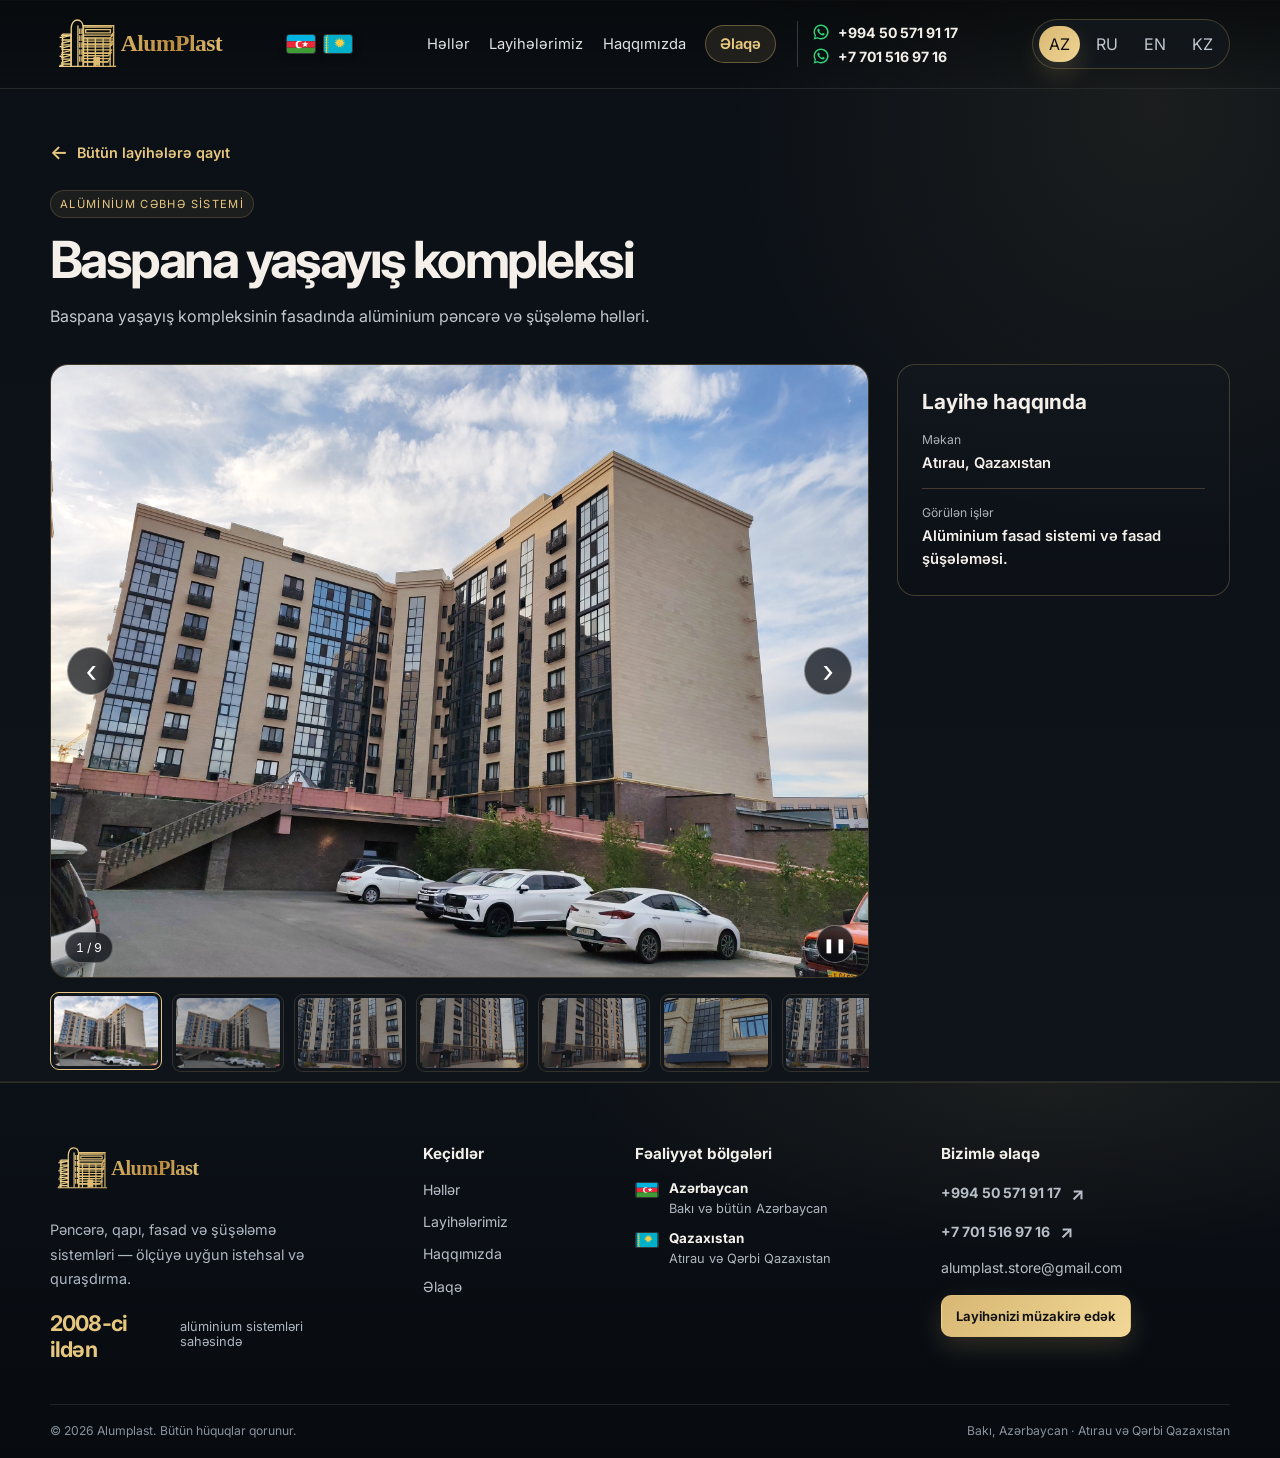
==== commit d9ba9ee0: "ilkin versiyasi" ====
--- a/project-baspana.html
+++ b/project-baspana.html
@@ -12,8 +12,54 @@
     <link rel="preconnect" href="https://fonts.gstatic.com" crossorigin />
     <link rel="preload" as="style" href="https://fonts.googleapis.com/css2?family=Inter:wght@400;500;600;700;800;900&display=swap" onload="this.onload=null;this.rel='stylesheet'" />
     <noscript><link href="https://fonts.googleapis.com/css2?family=Inter:wght@400;500;600;700;800;900&display=swap" rel="stylesheet" /></noscript>
-    <link rel="stylesheet" href="styles.css?v=4" />
-  </head><body data-project-id="9"><div class="site-shell"><header class="topbar container"><a class="brand" href="index.html" aria-label="Alumplast"><img src="assets/logo.svg" alt="Alumplast" /></a><nav class="main-nav" aria-label="&#399;sas menyu" data-i18n-aria-label="nav.label"><a href="index.html#solutions" class="nav-link" data-i18n="nav.solutions">Həllər</a><a href="projects.html" class="nav-link" data-i18n="nav.projects">Layihələrimiz</a></nav><div class="actions"><div class="lang-switcher" aria-label="Language switcher"><button class="lang-btn active" data-lang="az" aria-label="Azerbaijani">AZ</button><button class="lang-btn" data-lang="ru" aria-label="Russian">RU</button><button class="lang-btn" data-lang="en" aria-label="English">EN</button><button class="lang-btn" data-lang="kk" aria-label="Kazakh">KZ</button></div></div></header><main class="section projects-section project-detail-section"><div class="container"><a class="project-back-link" href="projects.html"><span aria-hidden="true">&#8592;</span> <span data-i18n="projects.backAll">Bütün layihələrə qayıt</span></a><div class="project-detail-heading"><p class="project-tag" data-i18n="projects.tagFacade">Alüminium cəbhə sistemi</p><h1 data-i18n="projects.name9">Baspana yaşayış kompleksi</h1><p class="project-detail-summary" data-i18n="projects.detail9">Baspana yaşayış kompleksinin fasadında alüminium pəncərə və şüşələmə həlləri.</p></div><div class="project-detail-layout"><section class="project-gallery" aria-labelledby="project-gallery-title"><h2 id="project-gallery-title" class="visually-hidden" data-i18n="projects.gallery">Layihənin şəkilləri</h2><figure class="project-gallery-item"><img src="assets/projects/baspana-atyrau-1.webp?v=6" data-thumbnail-src="assets/projects/thumbs/baspana-atyrau-1-thumb.webp?v=6" alt="Baspana yaşayış kompleksi" data-i18n-alt="projects.alt9" fetchpriority="high" decoding="async" /></figure>
+    <link rel="stylesheet" href="styles.css?v=9" />
+  </head><body data-project-id="9"><div class="site-shell"><header class="topbar container"><div class="brand-lockup">
+  <a class="brand" href="index.html" aria-label="Alumplast"><img src="assets/logo.svg" alt="Alumplast" /></a>
+  <div class="country-flags" aria-label="Azərbaycan və Qazaxıstan bayraqları" data-i18n-aria-label="header.flags">
+          <img src="assets/flags/azerbaijan.svg" alt="Azərbaycan bayrağı" data-i18n-alt="header.flagAz" width="30" height="20" />
+          <img src="assets/flags/kazakhstan.svg" alt="Qazaxıstan bayrağı" data-i18n-alt="header.flagKz" width="30" height="20" />
+        </div>
+</div><nav class="main-nav" aria-label="&#399;sas menyu" data-i18n-aria-label="nav.label"><a href="index.html#solutions" class="nav-link" data-i18n="nav.solutions">Həllər</a>
+          <a href="projects.html" class="nav-link" data-i18n="nav.projects">Layihələrimiz</a>
+          <a href="about.html" class="nav-link" data-i18n="nav.about">Haqqımızda</a>
+          <a href="contact.html" class="nav-link nav-contact" data-i18n="nav.contact">Əlaqə</a>
+          <div class="header-phone-list">
+            <a href="https://wa.me/994505719117" class="header-phone" target="_blank" rel="noopener noreferrer" aria-label="WhatsApp +994 50 571 91 17" data-i18n-aria-label="header.whatsapp"><svg viewBox="0 0 24 24" aria-hidden="true"><path d="M12.04 2a9.85 9.85 0 0 0-8.48 14.86L2.2 22l5.3-1.39A9.91 9.91 0 1 0 12.04 2Zm0 17.98a8.05 8.05 0 0 1-4.1-1.12l-.3-.18-3.14.82.84-3.06-.2-.31a8.04 8.04 0 1 1 6.9 3.85Zm4.42-6.03c-.24-.12-1.42-.7-1.64-.78-.22-.08-.38-.12-.54.12-.16.24-.62.78-.76.94-.14.16-.28.18-.52.06-.24-.12-1.02-.38-1.95-1.2-.72-.64-1.2-1.42-1.34-1.66-.14-.24-.02-.37.1-.49.1-.1.24-.28.36-.42.12-.14.16-.24.24-.4.08-.16.04-.3-.02-.42-.06-.12-.54-1.3-.74-1.78-.2-.46-.4-.4-.54-.4h-.46c-.16 0-.42.06-.64.3-.22.24-.84.82-.84 2s.86 2.32.98 2.48c.12.16 1.7 2.6 4.12 3.64.58.25 1.03.4 1.38.51.58.18 1.1.15 1.52.09.46-.07 1.42-.58 1.62-1.14.2-.56.2-1.04.14-1.14-.06-.1-.22-.16-.46-.28Z"/></svg><span>+994 50 571 91 17</span></a>
+            <a href="https://wa.me/77015169716" class="header-phone" target="_blank" rel="noopener noreferrer" aria-label="WhatsApp +7 701 516 97 16" data-i18n-aria-label="header.whatsappKz"><svg viewBox="0 0 24 24" aria-hidden="true"><path d="M12.04 2a9.85 9.85 0 0 0-8.48 14.86L2.2 22l5.3-1.39A9.91 9.91 0 1 0 12.04 2Zm0 17.98a8.05 8.05 0 0 1-4.1-1.12l-.3-.18-3.14.82.84-3.06-.2-.31a8.04 8.04 0 1 1 6.9 3.85Zm4.42-6.03c-.24-.12-1.42-.7-1.64-.78-.22-.08-.38-.12-.54.12-.16.24-.62.78-.76.94-.14.16-.28.18-.52.06-.24-.12-1.02-.38-1.95-1.2-.72-.64-1.2-1.42-1.34-1.66-.14-.24-.02-.37.1-.49.1-.1.24-.28.36-.42.12-.14.16-.24.24-.4.08-.16.04-.3-.02-.42-.06-.12-.54-1.3-.74-1.78-.2-.46-.4-.4-.54-.4h-.46c-.16 0-.42.06-.64.3-.22.24-.84.82-.84 2s.86 2.32.98 2.48c.12.16 1.7 2.6 4.12 3.64.58.25 1.03.4 1.38.51.58.18 1.1.15 1.52.09.46-.07 1.42-.58 1.62-1.14.2-.56.2-1.04.14-1.14-.06-.1-.22-.16-.46-.28Z"/></svg><span>+7 701 516 97 16</span></a>
+          </div></nav><div class="actions"><div class="lang-switcher" aria-label="Language switcher"><button class="lang-btn active" data-lang="az" aria-label="Azerbaijani">AZ</button><button class="lang-btn" data-lang="ru" aria-label="Russian">RU</button><button class="lang-btn" data-lang="en" aria-label="English">EN</button><button class="lang-btn" data-lang="kk" aria-label="Kazakh">KZ</button></div></div></header><main class="section projects-section project-detail-section"><div class="container"><a class="project-back-link" href="projects.html"><span aria-hidden="true">&#8592;</span> <span data-i18n="projects.backAll">Bütün layihələrə qayıt</span></a><div class="project-detail-heading"><p class="project-tag" data-i18n="projects.tagFacade">Alüminium cəbhə sistemi</p><h1 data-i18n="projects.name9">Baspana yaşayış kompleksi</h1><p class="project-detail-summary" data-i18n="projects.detail9">Baspana yaşayış kompleksinin fasadında alüminium pəncərə və şüşələmə həlləri.</p></div><div class="project-detail-layout"><section class="project-gallery" aria-labelledby="project-gallery-title"><h2 id="project-gallery-title" class="visually-hidden" data-i18n="projects.gallery">Layihənin şəkilləri</h2><figure class="project-gallery-item"><img src="assets/projects/baspana-atyrau-1.webp?v=6" data-thumbnail-src="assets/projects/thumbs/baspana-atyrau-1-thumb.webp?v=6" alt="Baspana yaşayış kompleksi" data-i18n-alt="projects.alt9" fetchpriority="high" decoding="async" /></figure>
 <figure class="project-gallery-item"><img src="assets/projects/baspana-atyrau-2.webp?v=6" data-thumbnail-src="assets/projects/thumbs/baspana-atyrau-2-thumb.webp?v=6" alt="Baspana yaşayış kompleksi" data-i18n-alt="projects.alt9" loading="lazy" decoding="async" /></figure>
 <figure class="project-gallery-item"><img src="assets/projects/baspana-atyrau-3.webp?v=6" data-thumbnail-src="assets/projects/thumbs/baspana-atyrau-3-thumb.webp?v=6" alt="Baspana yaşayış kompleksi" data-i18n-alt="projects.alt9" loading="lazy" decoding="async" /></figure>
-<figure class="project-gallery-item"><img src="assets/projects/baspana-atyrau-4.webp?v=6" data-thumbnail-src="assets/projects/thumbs/baspana-atyrau-4-thumb.webp?v=6" alt="Baspana yaşayış kompleksi" data-i18n-alt="projects.alt9" loading="lazy" decoding="async" /></figure></section><aside class="project-facts-panel"><h2 data-i18n="projects.projectFacts">Layihə haqqında</h2><dl class="project-facts"><div><dt data-i18n="projects.location">Məkan</dt><dd data-i18n="projects.locationAtyrau">Atırau, Qazaxıstan</dd></div><div><dt data-i18n="projects.workScope">Görülən işlər</dt><dd data-i18n="projects.scopeFacade">Alüminium fasad sistemi və fasad şüşələməsi.</dd></div></dl></aside></div></div></main><footer class="site-footer container"><a class="footer-brand" href="index.html"><img src="assets/logo.svg" alt="Alumplast" /></a><p data-i18n="footer.text">Memarl&#305;q, komfort v&#601; davaml&#305;l&#305;q &#252;&#231;&#252;n al&#252;minium sisteml&#601;ri.</p><a class="footer-mail" href="mailto:contact@alumplast.az">contact@alumplast.az</a></footer></div><script src="script.js?v=6"></script></body></html>+<figure class="project-gallery-item"><img src="assets/projects/baspana-atyrau-4.webp?v=6" data-thumbnail-src="assets/projects/thumbs/baspana-atyrau-4-thumb.webp?v=6" alt="Baspana yaşayış kompleksi" data-i18n-alt="projects.alt9" loading="lazy" decoding="async" /></figure><figure class="project-gallery-item"><img src="assets/projects/baspana-atyrau-5.webp?v=8" data-thumbnail-src="assets/projects/thumbs/baspana-atyrau-5-thumb.webp?v=8" alt="Baspana yaşayış kompleksi" data-i18n-alt="projects.alt9" loading="lazy" decoding="async" /></figure><figure class="project-gallery-item"><img src="assets/projects/baspana-atyrau-6.webp?v=8" data-thumbnail-src="assets/projects/thumbs/baspana-atyrau-6-thumb.webp?v=8" alt="Baspana yaşayış kompleksi" data-i18n-alt="projects.alt9" loading="lazy" decoding="async" /></figure><figure class="project-gallery-item"><img src="assets/projects/baspana-atyrau-7.webp?v=8" data-thumbnail-src="assets/projects/thumbs/baspana-atyrau-7-thumb.webp?v=8" alt="Baspana yaşayış kompleksi" data-i18n-alt="projects.alt9" loading="lazy" decoding="async" /></figure><figure class="project-gallery-item"><img src="assets/projects/baspana-atyrau-8.webp?v=8" data-thumbnail-src="assets/projects/thumbs/baspana-atyrau-8-thumb.webp?v=8" alt="Baspana yaşayış kompleksi" data-i18n-alt="projects.alt9" loading="lazy" decoding="async" /></figure><figure class="project-gallery-item"><img src="assets/projects/baspana-atyrau-9.webp?v=8" data-thumbnail-src="assets/projects/thumbs/baspana-atyrau-9-thumb.webp?v=8" alt="Baspana yaşayış kompleksi" data-i18n-alt="projects.alt9" loading="lazy" decoding="async" /></figure></section><aside class="project-facts-panel"><h2 data-i18n="projects.projectFacts">Layihə haqqında</h2><dl class="project-facts"><div><dt data-i18n="projects.location">Məkan</dt><dd data-i18n="projects.locationAtyrau">Atırau, Qazaxıstan</dd></div><div><dt data-i18n="projects.workScope">Görülən işlər</dt><dd data-i18n="projects.scopeFacade">Alüminium fasad sistemi və fasad şüşələməsi.</dd></div></dl></aside></div></div></main><footer class="site-footer">
+  <div class="container">
+    <div class="footer-main">
+      <div class="footer-brand-block">
+        <a class="footer-brand" href="index.html" aria-label="Alumplast"><img src="assets/logo.svg" alt="Alumplast" /></a>
+        <p data-i18n="footer.text">Memarlıq, komfort və davamlılıq üçün alüminium sistemləri.</p>
+        <span class="footer-since"><strong data-i18n="footer.since">2008-ci ildən</strong><span data-i18n="footer.sinceLabel">alüminium sistemləri sahəsində</span></span>
+      </div>
+      <div class="footer-column">
+        <h2 data-i18n="footer.navTitle">Keçidlər</h2>
+        <a href="index.html#solutions" data-i18n="nav.solutions">Həllər</a>
+        <a href="projects.html" data-i18n="nav.projects">Layihələrimiz</a>
+        <a href="about.html" data-i18n="nav.about">Haqqımızda</a>
+        <a href="contact.html" data-i18n="nav.contact">Əlaqə</a>
+      </div>
+      <div class="footer-column footer-regions">
+        <h2 data-i18n="footer.areas">Fəaliyyət bölgələri</h2>
+        <div class="footer-region"><img src="assets/flags/azerbaijan.svg" alt="" width="24" height="16" /><div><strong data-i18n="footer.azerbaijan">Azərbaycan</strong><span data-i18n="footer.azCoverage">Bakı və bütün Azərbaycan</span></div></div>
+        <div class="footer-region"><img src="assets/flags/kazakhstan.svg" alt="" width="24" height="16" /><div><strong data-i18n="footer.kazakhstan">Qazaxıstan</strong><span data-i18n="footer.kzCoverage">Atırau və Qərbi Qazaxıstan</span></div></div>
+      </div>
+      <div class="footer-column footer-contact">
+        <h2 data-i18n="contactPage.eyebrow">Bizimlə əlaqə</h2>
+        <a class="footer-contact-phone" href="https://wa.me/994505719117" target="_blank" rel="noopener noreferrer">+994 50 571 91 17 <span>↗</span></a>
+        <a class="footer-contact-phone" href="https://wa.me/77015169716" target="_blank" rel="noopener noreferrer" aria-label="WhatsApp +7 701 516 97 16" data-i18n-aria-label="header.whatsappKz">+7 701 516 97 16 <span>&#8599;</span></a>
+        <a class="footer-mail" href="mailto:alumplast.store@gmail.com">alumplast.store@gmail.com</a>
+        <a class="button button-primary footer-cta" href="contact.html" data-i18n="footer.contactCta">Layihənizi müzakirə edək</a>
+      </div>
+    </div>
+    <div class="footer-bottom">
+      <p>© <span data-current-year>2026</span> Alumplast. <span data-i18n="footer.rights">Bütün hüquqlar qorunur.</span></p>
+      <p data-i18n="footer.regionLine">Bakı, Azərbaycan · Atırau, Qazaxıstan</p>
+    </div>
+  </div>
+</footer></div><script src="script.js?v=11"></script></body></html>
--- a/styles.css
+++ b/styles.css
@@ -1926,3 +1926,603 @@
   html { scroll-behavior: auto; }
   *, *::before, *::after { animation: none !important; transition: none !important; }
 }
+
+.info-page {
+  min-height: 100vh;
+  padding-top: 84px;
+  background:
+    radial-gradient(circle at 12% 14%, rgba(215, 183, 115, 0.08), transparent 30%),
+    linear-gradient(180deg, #0b1016 0%, #0e141a 100%);
+}
+.company-hero {
+  position: relative;
+  overflow: hidden;
+  padding: 96px 0 84px;
+  border-bottom: 1px solid rgba(255,255,255,.08);
+  background:
+    radial-gradient(circle at 78% 40%, rgba(215, 183, 115, 0.15), transparent 28%),
+    linear-gradient(115deg, rgba(7, 11, 16, .4), rgba(18, 24, 30, .08));
+}
+.company-hero-grid {
+  display: grid;
+  grid-template-columns: minmax(0, 1.2fr) minmax(280px, .8fr);
+  align-items: center;
+  gap: 56px;
+}
+.company-hero-copy h1,
+.contact-hero h1 {
+  max-width: 790px;
+  margin: 0;
+  font-size: clamp(2.8rem, 5.5vw, 5rem);
+  line-height: 1.02;
+  letter-spacing: -.055em;
+}
+.company-hero-lead,
+.contact-hero-lead {
+  max-width: 680px;
+  margin: 22px 0 28px;
+  color: var(--muted);
+  font-size: 1.04rem;
+  line-height: 1.8;
+}
+.company-year-art {
+  position: relative;
+  display: grid;
+  place-content: center;
+  justify-self: center;
+  width: min(100%, 360px);
+  aspect-ratio: 1;
+  border: 1px solid rgba(215, 183, 115, .36);
+  border-radius: 50%;
+  background: radial-gradient(circle, rgba(215, 183, 115, .16), rgba(215, 183, 115, .025) 60%, transparent 61%);
+  box-shadow: inset 0 0 90px rgba(215, 183, 115, .08), 0 30px 90px rgba(0,0,0,.24);
+}
+.company-year-orbit {
+  position: absolute;
+  inset: 12%;
+  border: 1px dashed rgba(215, 183, 115, .32);
+  border-radius: 50%;
+}
+.company-year-number {
+  color: var(--gold-strong);
+  font-size: clamp(4.5rem, 9vw, 7.2rem);
+  font-weight: 800;
+  letter-spacing: -.09em;
+  line-height: .95;
+}
+.company-year-caption {
+  margin-top: 16px;
+  color: var(--muted);
+  font-size: .74rem;
+  font-weight: 700;
+  letter-spacing: .3em;
+  text-align: center;
+}
+.company-metrics {
+  position: relative;
+  z-index: 1;
+  display: grid;
+  grid-template-columns: repeat(3, minmax(0, 1fr));
+  margin-top: -28px;
+  border: 1px solid var(--line);
+  border-radius: 20px;
+  background: rgba(13, 18, 24, .94);
+  box-shadow: 0 24px 60px rgba(0,0,0,.24);
+}
+.company-metric {
+  display: grid;
+  align-content: center;
+  gap: 8px;
+  min-height: 126px;
+  padding: 24px 28px;
+}
+.company-metric + .company-metric { border-left: 1px solid var(--line); }
+.company-metric-value {
+  color: var(--gold-strong);
+  font-size: clamp(1.18rem, 2.1vw, 1.8rem);
+  font-weight: 750;
+  letter-spacing: -.04em;
+}
+.company-metric-label { color: var(--muted); font-size: .88rem; line-height: 1.5; }
+.company-approach { padding-top: 104px; }
+.company-section-heading { max-width: 850px; }
+.company-section-heading h2,
+.company-faq-intro h2 {
+  margin: 0;
+  font-size: clamp(2rem, 3.7vw, 3.2rem);
+  line-height: 1.1;
+  letter-spacing: -.05em;
+}
+.company-section-heading .projects-intro { max-width: 780px; }
+.company-principles {
+  display: grid;
+  grid-template-columns: repeat(3, minmax(0, 1fr));
+  gap: 18px;
+  margin-top: 36px;
+}
+.company-principle {
+  min-height: 230px;
+  padding: 26px;
+  border: 1px solid var(--line);
+  border-radius: 18px;
+  background: linear-gradient(155deg, rgba(23,30,37,.94), rgba(12,17,22,.94));
+}
+.principle-index {
+  display: inline-block;
+  margin-bottom: 28px;
+  color: var(--gold-strong);
+  font-size: .82rem;
+  font-weight: 750;
+  letter-spacing: .16em;
+}
+.company-principle h3 { margin: 0 0 10px; font-size: 1.22rem; }
+.company-principle p,
+.company-faq-intro > p:not(.eyebrow),
+.company-faq-item p,
+.contact-form-heading > p:not(.eyebrow),
+.contact-coverage-card p,
+.contact-form-note,
+.company-cta p {
+  color: var(--muted);
+  line-height: 1.75;
+}
+.company-principle p { margin: 0; }
+.company-faq {
+  background: rgba(5, 8, 12, .38);
+  border-top: 1px solid rgba(255,255,255,.07);
+  border-bottom: 1px solid rgba(255,255,255,.07);
+}
+.company-faq-grid {
+  display: grid;
+  grid-template-columns: minmax(250px, .72fr) minmax(0, 1.28fr);
+  gap: 64px;
+  align-items: start;
+}
+.company-faq-intro { position: sticky; top: 120px; }
+.company-faq-intro h2 { margin-bottom: 18px; }
+.company-faq-intro > p:not(.eyebrow) { margin: 0 0 22px; }
+.company-faq-list { border-top: 1px solid var(--line); }
+.company-faq-item { border-bottom: 1px solid var(--line); }
+.company-faq-item summary {
+  position: relative;
+  display: block;
+  padding: 22px 38px 22px 0;
+  color: var(--text);
+  font-weight: 650;
+  line-height: 1.5;
+  cursor: pointer;
+  list-style: none;
+}
+.company-faq-item summary::-webkit-details-marker { display: none; }
+.company-faq-item summary::after {
+  content: "+";
+  position: absolute;
+  top: 50%;
+  right: 4px;
+  color: var(--gold-strong);
+  font-size: 1.5rem;
+  font-weight: 400;
+  transform: translateY(-50%);
+  transition: transform 180ms ease;
+}
+.company-faq-item[open] summary::after { content: "−"; }
+.company-faq-item summary:focus-visible { outline: 2px solid var(--gold-strong); outline-offset: 4px; }
+.company-faq-item p { max-width: 720px; margin: -4px 38px 22px 0; }
+.company-cta-wrap { padding: 0 0 88px; }
+.company-cta { margin-top: 0; }
+.company-cta h2 { margin: 0 0 8px; }
+.company-cta p { margin: 0; max-width: 700px; }
+.contact-hero { padding: 92px 0 46px; }
+.contact-hero h1 { max-width: 860px; }
+.contact-hero-lead { max-width: 760px; margin-bottom: 0; }
+.contact-layout {
+  display: grid;
+  grid-template-columns: minmax(260px, .78fr) minmax(0, 1.22fr);
+  gap: 24px;
+  align-items: start;
+  padding-bottom: 92px;
+}
+.contact-details { display: grid; gap: 14px; }
+.contact-card,
+.contact-form-card {
+  padding: 24px;
+  border: 1px solid var(--line);
+  border-radius: 18px;
+  background: linear-gradient(155deg, rgba(23,30,37,.94), rgba(12,17,22,.94));
+}
+.contact-card-primary { background: linear-gradient(145deg, rgba(215,183,115,.17), rgba(18,24,30,.96) 70%); }
+.contact-card-label {
+  display: block;
+  margin-bottom: 12px;
+  color: var(--muted);
+  font-size: .78rem;
+  font-weight: 700;
+  letter-spacing: .13em;
+  text-transform: uppercase;
+}
+.contact-card-value {
+  display: inline-block;
+  color: var(--text);
+  font-size: clamp(1.28rem, 2vw, 1.7rem);
+  font-weight: 700;
+  letter-spacing: -.04em;
+  overflow-wrap: anywhere;
+}
+.contact-email-value { font-size: clamp(1rem, 1.65vw, 1.32rem); }
+.contact-actions { display: flex; flex-wrap: wrap; align-items: center; gap: 14px; margin-top: 22px; }
+.contact-actions .button { min-height: 44px; padding-inline: 15px; }
+.contact-secondary-number { display: grid; justify-items: start; gap: 8px; margin-top: 20px; padding-top: 18px; border-top: 1px solid rgba(255,255,255,.12); }
+.contact-secondary-number .contact-card-label { margin-bottom: 0; }
+.contact-kz-whatsapp { margin-top: 3px; }
+.contact-call-link { color: var(--gold-strong); font-weight: 650; }
+.contact-coverage-card p { margin: 0; }
+.contact-direct-note { margin: 2px 4px 0; color: var(--muted); font-size: .86rem; line-height: 1.6; }
+.contact-form-card { padding: clamp(24px, 4vw, 38px); }
+.contact-form-heading { margin-bottom: 28px; }
+.contact-form-heading .eyebrow { margin-bottom: 11px; }
+.contact-form-heading h2 { margin: 0; font-size: clamp(1.8rem, 3vw, 2.5rem); letter-spacing: -.05em; }
+.contact-form-heading > p:not(.eyebrow) { margin: 12px 0 0; }
+.contact-form { display: grid; gap: 18px; }
+.contact-form-row { display: grid; grid-template-columns: repeat(2, minmax(0, 1fr)); gap: 16px; }
+.contact-form label { display: grid; gap: 8px; color: var(--text); font-size: .9rem; font-weight: 600; }
+.contact-form input,
+.contact-form select,
+.contact-form textarea {
+  width: 100%;
+  min-height: 48px;
+  padding: 12px 14px;
+  border: 1px solid rgba(255,255,255,.16);
+  border-radius: 10px;
+  outline: none;
+  background: rgba(5,8,12,.55);
+  color: var(--text);
+  font: inherit;
+}
+.contact-form select { color-scheme: dark; }
+.contact-form textarea { min-height: 128px; resize: vertical; }
+.contact-form input:focus,
+.contact-form select:focus,
+.contact-form textarea:focus { border-color: var(--gold-strong); box-shadow: 0 0 0 3px rgba(215,183,115,.12); }
+.contact-form input::placeholder,
+.contact-form textarea::placeholder { color: #8f98a2; }
+.contact-submit { justify-self: start; cursor: pointer; }
+.contact-form-note { margin: -4px 0 0; font-size: .83rem; }
+
+@media (max-width: 980px) {
+  .company-hero-grid { grid-template-columns: minmax(0, 1fr) minmax(220px, .7fr); gap: 28px; }
+  .company-faq-grid { grid-template-columns: 1fr; gap: 32px; }
+  .company-faq-intro { position: static; max-width: 760px; }
+  .contact-layout { grid-template-columns: minmax(0, 1fr); }
+  .contact-details { grid-template-columns: repeat(2, minmax(0, 1fr)); }
+  .contact-card-primary { grid-row: span 2; }
+}
+@media (max-width: 640px) {
+  .info-page { padding-top: 124px; }
+  .company-hero { padding: 52px 0 74px; }
+  .company-hero-grid { grid-template-columns: 1fr; gap: 34px; }
+  .company-hero-copy h1,
+  .contact-hero h1 { font-size: clamp(2.45rem, 10vw, 3.4rem); }
+  .company-year-art { width: min(72vw, 280px); }
+  .company-metrics { grid-template-columns: 1fr; margin-top: -30px; }
+  .company-metric { min-height: 92px; padding: 18px 22px; }
+  .company-metric + .company-metric { border-top: 1px solid var(--line); border-left: 0; }
+  .company-approach { padding-top: 72px; }
+  .company-principles { grid-template-columns: 1fr; gap: 14px; margin-top: 26px; }
+  .company-principle { min-height: 0; padding: 22px; }
+  .principle-index { margin-bottom: 20px; }
+  .company-faq-grid { gap: 22px; }
+  .company-faq-item summary { padding-block: 19px; }
+  .company-cta-wrap { padding-bottom: 60px; }
+  .company-cta { padding: 24px; }
+  .contact-hero { padding: 44px 0 30px; }
+  .contact-layout { padding-bottom: 60px; }
+  .contact-details { grid-template-columns: 1fr; }
+  .contact-card-primary { grid-row: auto; }
+  .contact-form-row { grid-template-columns: 1fr; gap: 18px; }
+  .contact-form-card { padding: 22px; }
+}
+
+/* Photo-led company and contact pages */
+.company-hero {
+  padding: 76px 0 92px;
+  background:
+    radial-gradient(circle at 82% 36%, rgba(215,183,115,.12), transparent 27%),
+    linear-gradient(115deg, rgba(7,11,16,.62), rgba(18,24,30,.1));
+}
+.company-hero-grid { grid-template-columns: minmax(0, .92fr) minmax(0, 1.08fr); gap: clamp(36px, 5vw, 76px); }
+.company-hero-copy { position: relative; z-index: 1; }
+.company-hero-copy .eyebrow { color: var(--gold-strong); }
+.company-hero-copy h1 { max-width: 700px; }
+.company-hero-lead { max-width: 640px; }
+.company-hero-visual {
+  position: relative;
+  display: grid;
+  grid-template-columns: minmax(0, 1.5fr) minmax(120px, .82fr);
+  grid-template-rows: repeat(2, minmax(0, 1fr));
+  gap: 12px;
+  height: clamp(360px, 36vw, 470px);
+  margin: 0;
+  padding: 0 0 24px 24px;
+}
+.company-hero-visual::before {
+  position: absolute;
+  inset: 28px 0 0 0;
+  border: 1px solid rgba(215,183,115,.36);
+  border-radius: 24px;
+  content: "";
+}
+.company-photo-main,
+.company-photo-stack figure { min-width: 0; overflow: hidden; margin: 0; border-radius: 18px; background: #20272d; }
+.company-photo-main { position: relative; z-index: 1; grid-row: 1 / span 2; }
+.company-photo-main img,
+.company-photo-stack img { display: block; width: 100%; height: 100%; object-fit: cover; }
+.company-photo-stack { position: relative; z-index: 1; display: grid; grid-template-rows: 1fr 1fr; gap: 12px; min-height: 0; }
+.company-photo-stack figure:first-child img { object-position: center; }
+.company-photo-stack figure:last-child img { object-position: center; }
+.company-hero-stamp {
+  position: absolute;
+  z-index: 2;
+  right: 18%;
+  bottom: 0;
+  display: grid;
+  gap: 2px;
+  min-width: 174px;
+  padding: 14px 20px 15px;
+  border: 1px solid rgba(215,183,115,.4);
+  border-radius: 14px;
+  background: rgba(11,16,22,.94);
+  box-shadow: 0 15px 38px rgba(0,0,0,.35);
+}
+.company-hero-stamp strong { color: var(--gold-strong); font-size: 1.75rem; line-height: 1; }
+.company-hero-stamp span { color: var(--muted); font-size: .78rem; }
+.company-work { padding-top: 78px; }
+.company-work-heading { max-width: 720px; margin-bottom: 26px; }
+.company-work-heading h2,
+.contact-projects-heading h2 { margin: 0; font-size: clamp(2rem, 3.7vw, 3.2rem); line-height: 1.08; letter-spacing: -.05em; }
+.company-work-grid { display: grid; grid-template-columns: repeat(3, minmax(0,1fr)); grid-auto-rows: 250px; gap: 16px; }
+.company-work-card {
+  position: relative;
+  display: block;
+  min-width: 0;
+  overflow: hidden;
+  border: 1px solid var(--line);
+  border-radius: 18px;
+  background: #1c232a;
+  color: #fff;
+}
+.company-work-card-wide { grid-column: span 2; }
+.company-work-card::after { position: absolute; inset: 35% 0 0; background: linear-gradient(180deg, transparent, rgba(5,8,12,.87)); content: ""; }
+.company-work-card img { display: block; width: 100%; height: 100%; object-fit: cover; transition: transform 500ms ease; }
+.company-work-card:hover img { transform: scale(1.045); }
+.company-work-caption { position: absolute; z-index: 1; inset: auto 18px 17px; display: flex; justify-content: space-between; align-items: end; gap: 14px; font-size: 1rem; font-weight: 700; }
+.company-work-caption span:last-child { color: var(--gold-strong); font-size: 1.2rem; }
+.company-work-card:focus-visible,
+.contact-project-tile:focus-visible { outline: 2px solid var(--gold-strong); outline-offset: 4px; }
+.company-faq-photo { overflow: hidden; margin: 30px 0 0; border: 1px solid var(--line); border-radius: 16px; background: #141a20; }
+.company-faq-photo img { display: block; width: 100%; max-height: 235px; object-fit: cover; }
+.company-faq-photo figcaption { padding: 11px 14px; color: var(--muted); font-size: .78rem; }
+.contact-hero { padding: 72px 0 56px; }
+.contact-hero-grid { display: grid; grid-template-columns: minmax(0, 1fr) minmax(350px, .82fr); align-items: center; gap: clamp(34px, 5vw, 76px); }
+.contact-hero-copy { max-width: 770px; }
+.contact-hero-copy .eyebrow { color: var(--gold-strong); }
+.contact-hero h1 { font-size: clamp(2.7rem, 5vw, 4.65rem); }
+.contact-hero-visual { position: relative; min-height: 360px; overflow: hidden; margin: 0; border: 1px solid var(--line); border-radius: 22px; background: #1b232a; box-shadow: 0 26px 64px rgba(0,0,0,.3); }
+.contact-hero-visual::after { position: absolute; inset: 45% 0 0; background: linear-gradient(180deg, transparent, rgba(5,8,12,.88)); content: ""; }
+.contact-hero-visual img { display: block; width: 100%; height: 100%; min-height: 360px; object-fit: cover; }
+.contact-hero-visual figcaption { position: absolute; z-index: 1; right: 20px; bottom: 18px; left: 20px; display: grid; gap: 4px; }
+.contact-hero-visual figcaption span:first-child { color: white; font-size: 1.06rem; font-weight: 700; }
+.contact-hero-visual figcaption span:last-child { color: rgba(255,255,255,.75); font-size: .8rem; }
+.contact-hero-cta { margin-top: 2px; }
+.contact-layout { padding-top: 16px; }
+.contact-card,
+.contact-form-card { box-shadow: 0 18px 46px rgba(0,0,0,.16); }
+.contact-card { transition: transform 180ms ease, border-color 180ms ease; }
+.contact-card:hover { transform: translateY(-2px); border-color: rgba(215,183,115,.35); }
+.contact-card-primary { min-height: 190px; }
+.contact-projects { padding-bottom: 88px; }
+.contact-projects-heading { margin-bottom: 24px; }
+.contact-project-strip { display: grid; grid-template-columns: repeat(3, minmax(0,1fr)); gap: 16px; }
+.contact-project-tile { position: relative; display: block; min-width: 0; aspect-ratio: 1.55; overflow: hidden; border: 1px solid var(--line); border-radius: 16px; background: #1b232a; color: #fff; }
+.contact-project-tile::after { position: absolute; inset: 45% 0 0; background: linear-gradient(180deg, transparent, rgba(5,8,12,.86)); content: ""; }
+.contact-project-tile img { display: block; width: 100%; height: 100%; object-fit: cover; transition: transform 450ms ease; }
+.contact-project-tile:hover img { transform: scale(1.045); }
+.contact-project-tile span { position: absolute; z-index: 1; right: 16px; bottom: 14px; left: 16px; font-weight: 700; }
+
+@media (max-width: 980px) {
+  .company-hero-grid { grid-template-columns: minmax(0, 1fr); }
+  .company-hero-visual { max-width: 720px; width: 100%; justify-self: center; }
+  .company-work-grid { grid-template-columns: repeat(2,minmax(0,1fr)); grid-auto-rows: 230px; }
+  .company-work-card-wide { grid-column: span 2; }
+  .contact-hero-grid { grid-template-columns: minmax(0,1fr) minmax(280px,.8fr); gap: 28px; }
+}
+@media (max-width: 640px) {
+  .company-hero { padding: 46px 0 74px; }
+  .company-hero-grid { gap: 30px; }
+  .company-hero-visual { height: 290px; min-height: 0; grid-template-columns: minmax(0,1fr) minmax(82px,.55fr); gap: 8px; padding: 14px 0 20px 14px; }
+  .company-hero-visual::before { inset: 28px 0 0; border-radius: 19px; }
+  .company-photo-main,
+  .company-photo-stack figure { border-radius: 13px; }
+  .company-photo-main { min-height: 274px; }
+  .company-photo-stack { gap: 8px; }
+  .company-hero-stamp { right: 14%; min-width: 145px; padding: 11px 14px; }
+  .company-hero-stamp strong { font-size: 1.45rem; }
+  .company-work { padding-top: 58px; }
+  .company-work-grid { grid-template-columns: 1fr 1fr; grid-auto-rows: 180px; gap: 10px; }
+  .company-work-card-wide { grid-column: span 2; }
+  .company-work-caption { inset: auto 12px 12px; font-size: .88rem; }
+  .company-faq-photo img { max-height: 190px; }
+  .contact-hero { padding: 42px 0 36px; }
+  .contact-hero-grid { grid-template-columns: 1fr; gap: 26px; }
+  .contact-hero-visual,
+  .contact-hero-visual img { min-height: 245px; }
+  .contact-layout { padding-top: 0; }
+  .contact-projects { padding-bottom: 60px; }
+  .contact-project-strip { grid-template-columns: 1fr; gap: 12px; }
+  .contact-project-tile { aspect-ratio: 1.65; }
+}
+
+/* Shared header, country flags, WhatsApp link and full site footer */
+.brand-lockup {
+  display: inline-flex;
+  flex: 0 0 auto;
+  align-items: center;
+  gap: 16px;
+}
+.country-flags {
+  display: inline-flex;
+  flex: 0 0 auto;
+  align-items: center;
+  gap: 7px;
+}
+.country-flags img {
+  width: 30px;
+  height: 20px;
+  object-fit: cover;
+  border: 1px solid rgba(255,255,255,.18);
+  border-radius: 3px;
+  box-shadow: 0 2px 8px rgba(0,0,0,.25);
+}
+.main-nav .nav-contact {
+  padding: 9px 14px;
+  border: 1px solid rgba(215,183,115,.38);
+  border-radius: 999px;
+  background: rgba(215,183,115,.11);
+  color: var(--gold-strong);
+  font-weight: 650;
+}
+.main-nav .nav-contact::after { display: none; }
+.main-nav .nav-contact:hover,
+.main-nav .nav-contact:focus-visible { background: rgba(215,183,115,.2); color: #fff; }
+.header-phone-list {
+  display: inline-flex;
+  flex: 0 0 auto;
+  flex-direction: column;
+  align-items: flex-start;
+  gap: 2px;
+  margin-left: 2px;
+  padding-left: 14px;
+  border-left: 1px solid rgba(255,255,255,.18);
+}
+.header-phone {
+  display: inline-flex;
+  align-items: center;
+  gap: 8px;
+  padding: 2px 0;
+  color: var(--text);
+  font-size: .88rem;
+  font-weight: 700;
+  white-space: nowrap;
+  transition: color 180ms ease;
+}
+.header-phone:hover,
+.header-phone:focus-visible { color: var(--gold-strong); }
+.header-phone svg { width: 18px; height: 18px; flex: 0 0 18px; fill: #32d477; }
+.topbar { gap: 16px; }
+.main-nav { gap: clamp(12px, 1.5vw, 22px); }
+
+.site-footer {
+  display: block;
+  padding: 58px 0 18px;
+  border-top: 1px solid rgba(215,183,115,.2);
+  background:
+    radial-gradient(ellipse at 82% 0%, rgba(215,183,115,.08), transparent 32%),
+    linear-gradient(180deg, #0c1117 0%, #070b10 100%);
+  color: var(--muted);
+}
+.footer-main {
+  display: grid;
+  grid-template-columns: minmax(220px, 1.25fr) minmax(120px, .65fr) minmax(210px, 1fr) minmax(220px, 1.08fr);
+  gap: clamp(24px, 3vw, 48px);
+  padding-bottom: 42px;
+}
+.footer-brand-block { max-width: 310px; }
+.footer-brand { display: inline-flex; align-items: center; }
+.footer-brand img { width: 190px; }
+.footer-brand-block > p { max-width: 290px; margin: 18px 0 18px; color: #aeb6c0; font-size: .9rem; line-height: 1.7; }
+.footer-since { display: inline-flex; align-items: baseline; gap: 9px; color: #aeb6c0; font-size: .8rem; }
+.footer-since strong { color: var(--gold-strong); font-size: 1.35rem; letter-spacing: -.04em; }
+.footer-column { display: flex; flex-direction: column; align-items: flex-start; gap: 12px; }
+.footer-column h2 { margin: 3px 0 5px; color: #f3f0ea; font-size: .95rem; font-weight: 700; }
+.footer-column > a:not(.button) { color: #b7bec7; font-size: .88rem; line-height: 1.45; transition: color 160ms ease; }
+.footer-column > a:not(.button):hover,
+.footer-column > a:not(.button):focus-visible { color: var(--gold-strong); }
+.footer-region { display: flex; align-items: flex-start; gap: 10px; }
+.footer-region img { width: 24px; height: 16px; margin-top: 2px; border: 1px solid rgba(255,255,255,.16); border-radius: 2px; }
+.footer-region div { display: grid; gap: 4px; }
+.footer-region strong { color: #f3f0ea; font-size: .84rem; }
+.footer-region span { color: #aeb6c0; font-size: .8rem; line-height: 1.45; }
+.footer-contact { gap: 13px; }
+.footer-contact-phone { display: inline-flex; align-items: center; gap: 10px; color: var(--gold-strong); font-size: 1rem; font-weight: 700; white-space: nowrap; }
+.footer-contact-phone span { font-size: 1.1rem; }
+.footer-contact .footer-mail { color: #b7bec7; font-size: .84rem; overflow-wrap: anywhere; }
+.footer-cta { min-height: 42px; margin-top: 4px; padding: 10px 14px; font-size: .82rem; }
+.footer-bottom {
+  display: flex;
+  align-items: center;
+  justify-content: space-between;
+  gap: 16px;
+  padding-top: 16px;
+  border-top: 1px solid rgba(255,255,255,.1);
+  color: #89929d;
+  font-size: .76rem;
+}
+.footer-bottom p { margin: 0; line-height: 1.6; }
+
+@media (max-width: 1120px) {
+  .topbar { flex-wrap: wrap; justify-content: space-between; }
+  .main-nav { order: 3; flex: 0 0 100%; width: 100%; }
+  .info-page { padding-top: 142px; }
+  .projects-page { padding-top: 158px; }
+  .project-detail-section { padding-top: 154px; }
+}
+@media (max-width: 980px) {
+  .topbar { gap: 12px; }
+  .brand img { width: 184px; }
+  .footer-main { grid-template-columns: repeat(2, minmax(0,1fr)); row-gap: 34px; }
+  .footer-brand-block { max-width: 360px; }
+  .info-page { padding-top: 142px; }
+  .projects-page { padding-top: 158px; }
+  .project-detail-section { padding-top: 154px; }
+}
+@media (max-width: 640px) {
+  .brand-lockup { gap: 8px; }
+  .topbar { justify-content: space-between; gap: 8px; padding: 9px 12px; }
+  .brand img { width: 136px; }
+  .country-flags { gap: 5px; }
+  .country-flags img { width: 24px; height: 16px; }
+  .actions { margin-left: auto; }
+  .lang-switcher { gap: 1px; padding: 3px; }
+  .lang-btn { padding: 5px 6px; font-size: .72rem; }
+  .main-nav {
+    flex: 0 0 100%;
+    flex-wrap: wrap;
+    justify-content: flex-start;
+    gap: 7px 13px;
+    padding: 6px 0 2px;
+    overflow: visible;
+    font-size: .78rem;
+  }
+  .nav-link { padding-block: 5px; }
+  .main-nav .nav-contact { padding: 6px 11px; }
+  .header-phone-list { gap: 0; margin-left: 0; padding-left: 10px; }
+  .header-phone { gap: 6px; padding: 2px 0; font-size: .8rem; }
+  .header-phone svg { width: 16px; height: 16px; flex-basis: 16px; }
+  .info-page { padding-top: 150px; }
+  .projects-page { padding-top: 158px; }
+  .project-detail-section { padding-top: 150px; }
+  .site-footer { padding: 42px 0 16px; }
+  .footer-main { grid-template-columns: minmax(0,1fr) minmax(0,1fr); gap: 28px 20px; padding-bottom: 30px; }
+  .footer-brand-block { grid-column: 1 / -1; }
+  .footer-brand img { width: 166px; }
+  .footer-bottom { flex-direction: column; align-items: flex-start; gap: 4px; }
+  .footer-contact-phone { font-size: .92rem; white-space: normal; }
+}
+@media (max-width: 360px) {
+  .brand-lockup { gap: 6px; }
+  .topbar { padding-inline: 10px; gap: 6px; }
+  .brand img { width: 116px; }
+  .country-flags img { width: 21px; height: 14px; }
+  .lang-btn { padding: 4px 5px; font-size: .68rem; }
+  .main-nav { column-gap: 10px; font-size: .74rem; }
+  .header-phone { font-size: .76rem; }
+}
